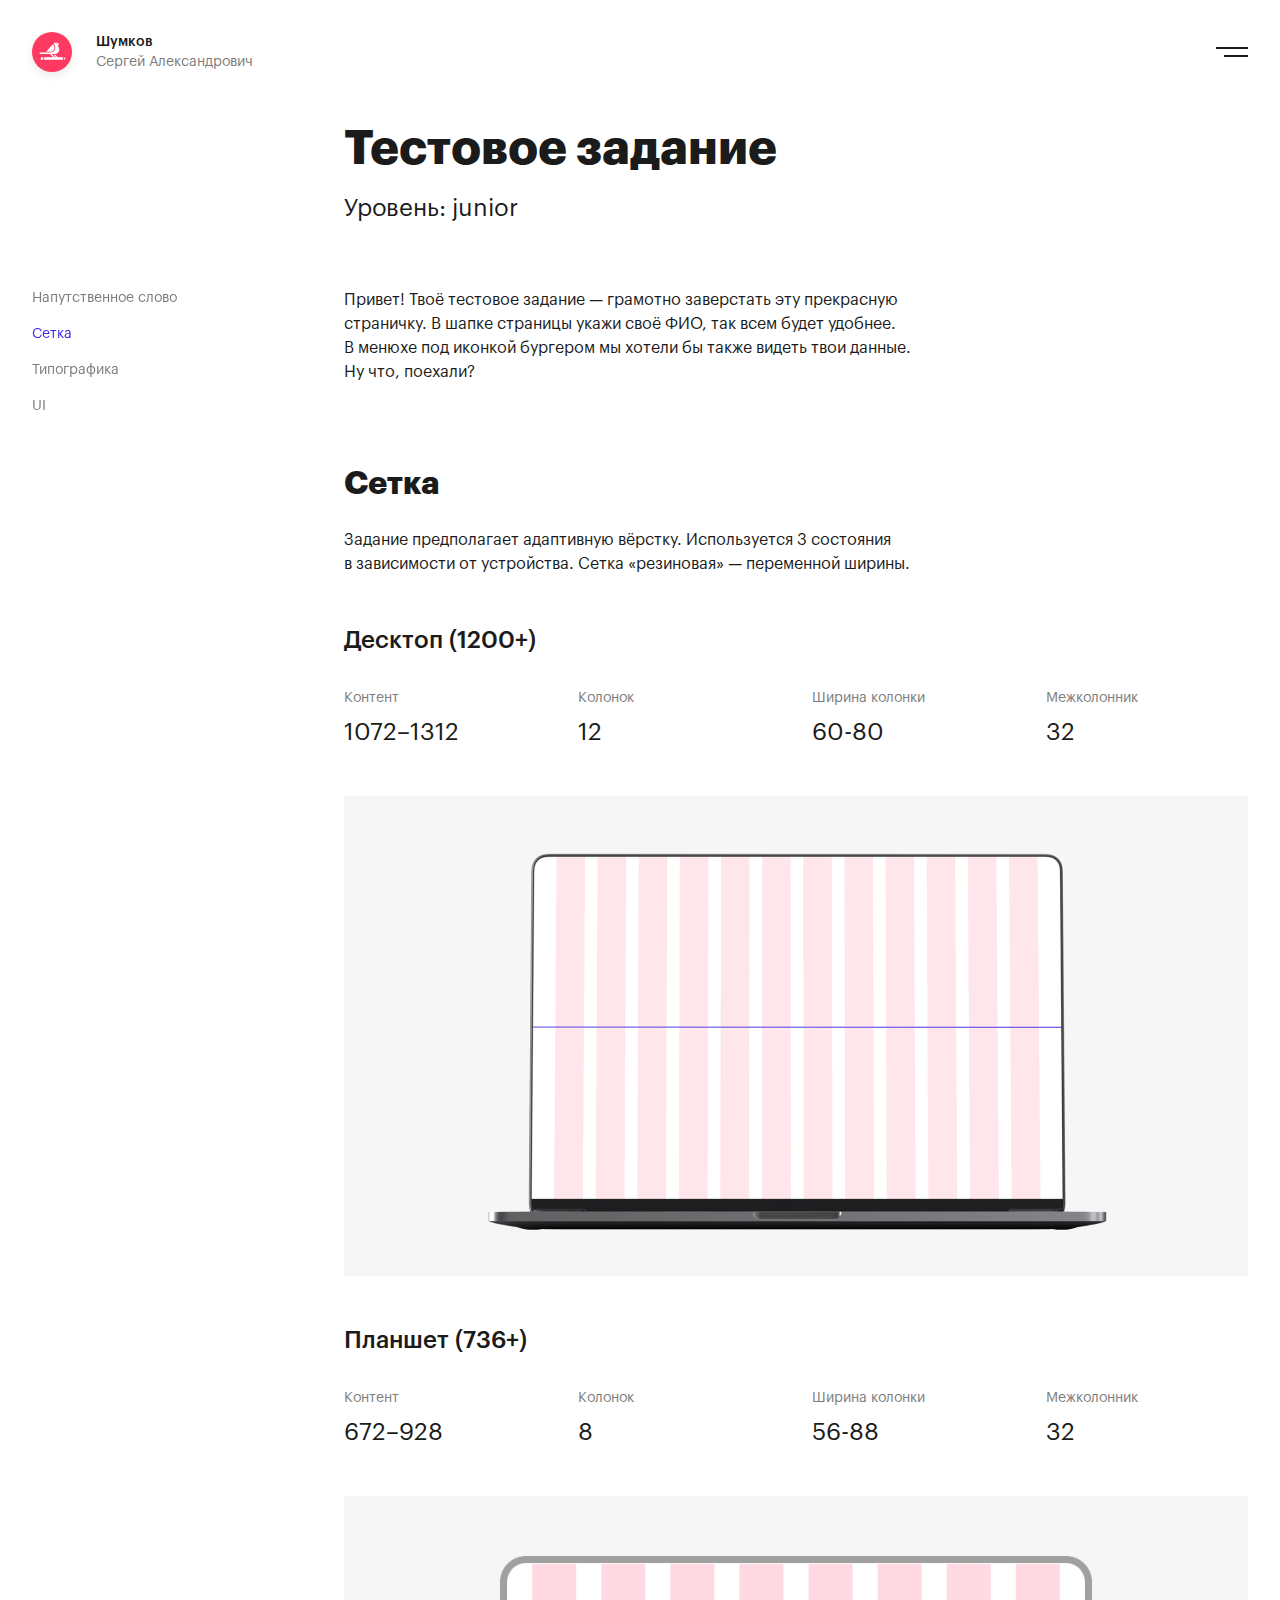
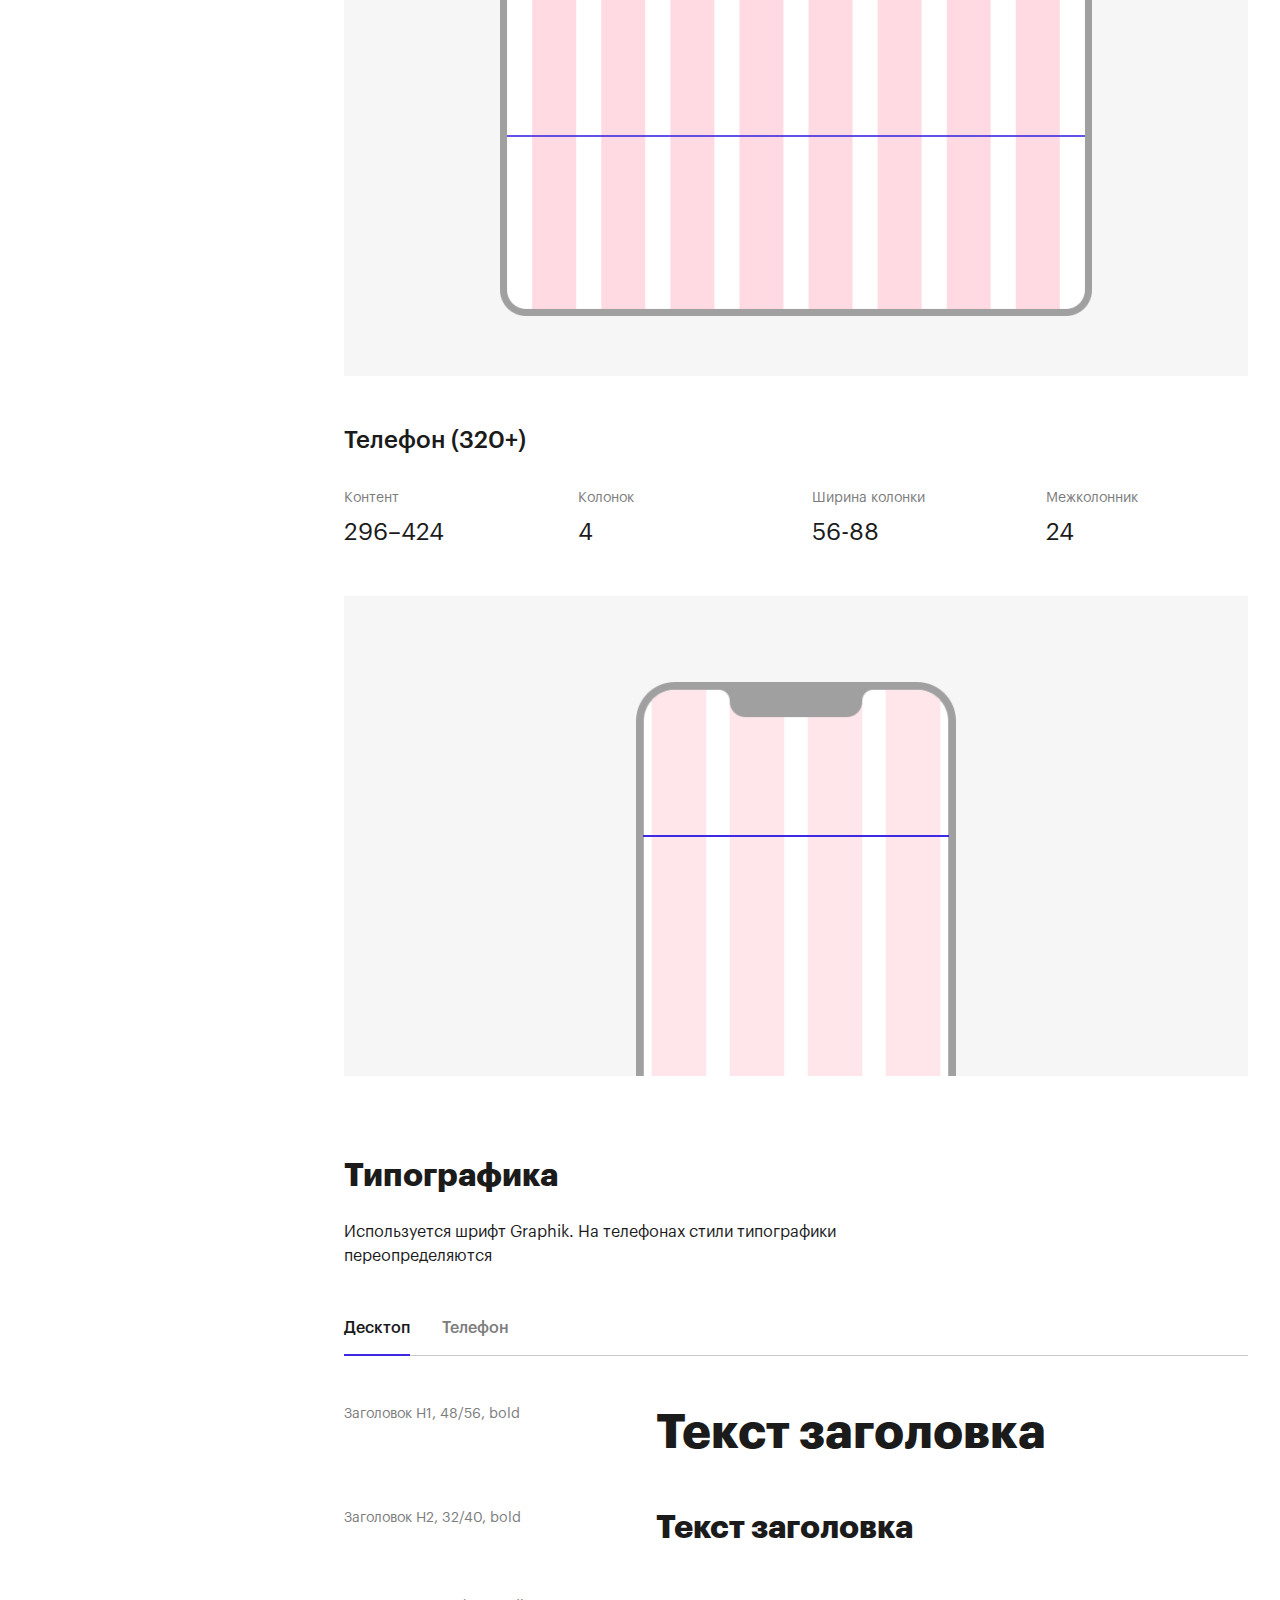
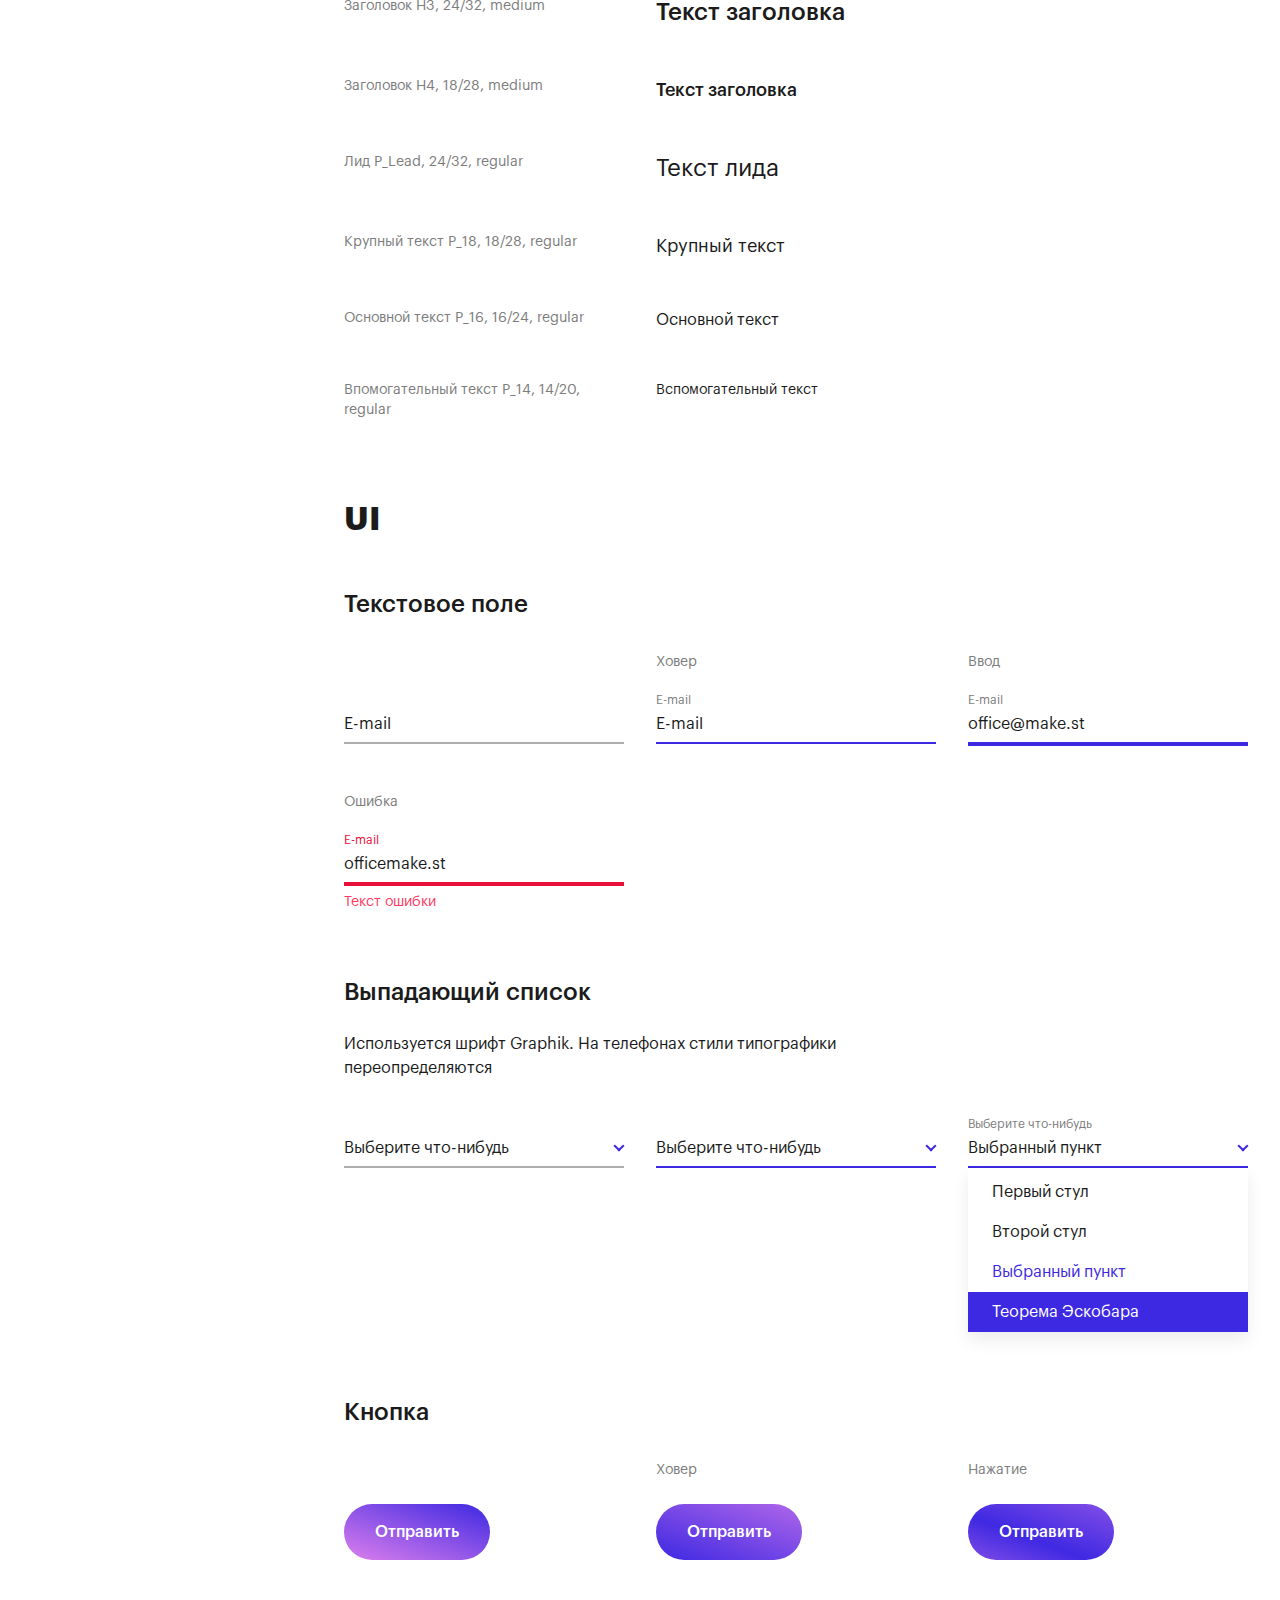
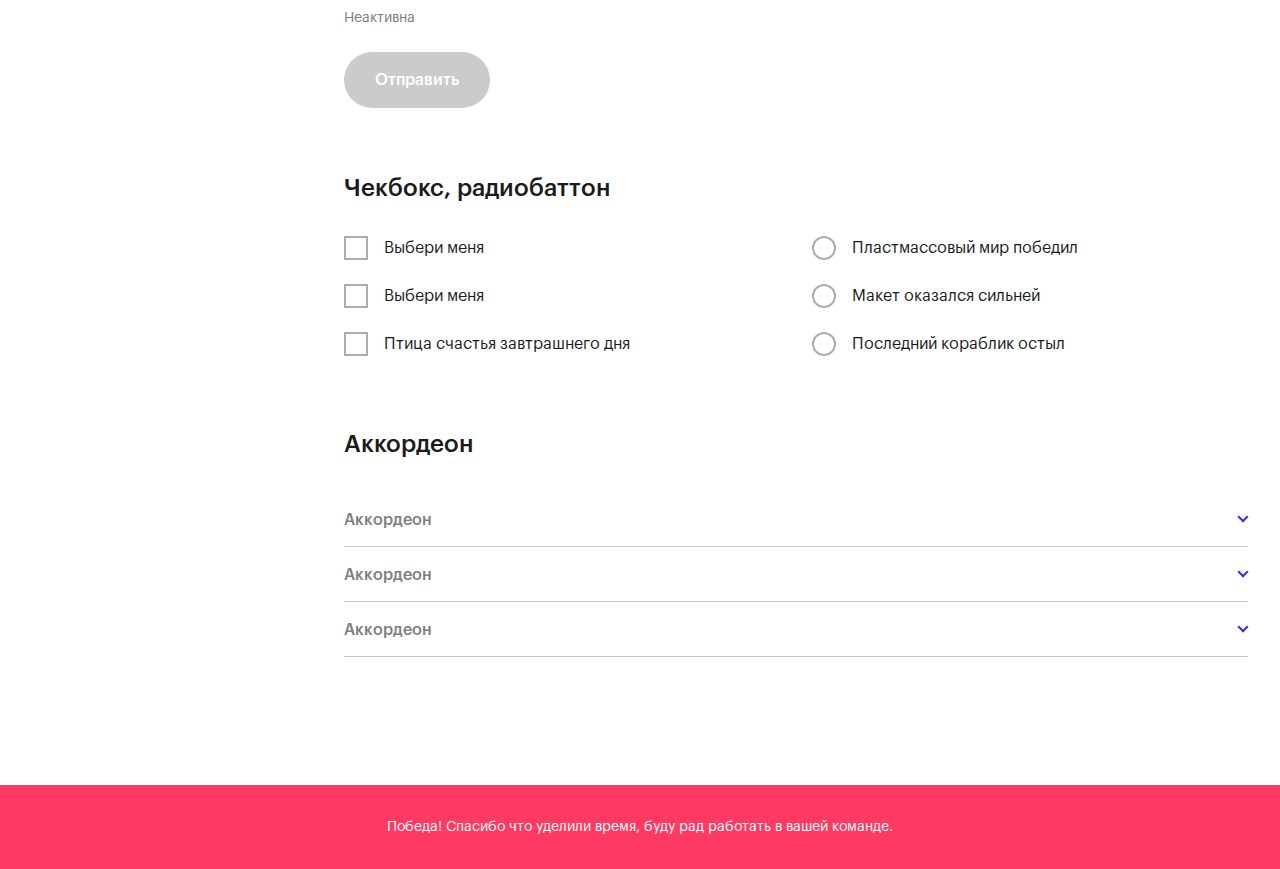
==== index.html @ 822afacb "test task" ====
<!doctype html>
<html lang="ru">
    <head>
        <meta charset="UTF-8"/>
        <meta http-equiv="X-UA-Compatible" content="IE=edge">
        <meta name="viewport" content="width=device-width, initial-scale=1, maximum-scale=1"/>
        <meta name="description" content="Привет! Это мое тестовое задание, на этой странице я постараюсь вам понравится и показать свои навыки.">
        <meta name="keywords" content="TЗ, Тестовое заднание, войти в IT, Шумков Сергей Александрович, frontend"/>
        <meta name="author" content="Shumkov Sergey">
        <title>Шумков Сергей Александрович</title>
        <link rel="icon" href="img/favicon.svg" type="image/svg+xml">
        <link href="css/normalize.css" rel="stylesheet" type="text/css">
        <link href="css/style.css?v=1.3" rel="stylesheet" type="text/css">
    </head>
    <body class="body">
        <header id="sroll_target_1" class="section-top scroling">
            <div class="container container__top">
                <div class="top-left">
                    <div class="top-left__logo">
                        <img src="img/make_bird.svg" loading="lazy" alt="logo" class="top-left__logo-img">
                    </div>
                    <div class="top-left__text-block">
                        <span class="font-style-medium">Шумков</span>
                        <span class="font-style-grey">Сергей Александрович</span>
                    </div>
                </div>
                <div class="top-right">
                    <a href="#openModal" class="top-right__menu-button">
                        <span class="top-right__menu-button-line1"></span>
                        <span class="top-right__menu-button-line2"></span>
                    </a>
                </div>
            </div>
        </header>
        <main class="section-wrapper">
            <div class="container container__wrapper">
                <div class="wrapper-row">
                    <div class="wrapper-left">
                        <div class="nool"></div>
                    </div>
                    <div class="wrapper-right">
                        <h1 class="font-style-h1 margin-bottom-16">Тестовое задание</h1>
                        <p class="font-style-lead margin-bottom-64">Уровень: junior</p>
                    </div>
                </div>
                <div class="wrapper-row">
                    <div class="wrapper-left">
                        <nav class="nav-menu">
                            <a href="#sroll_target_1" class="nav-menu__link">Напутственное слово</a>
                            <a href="#sroll_target_2" class="nav-menu__link">Сетка</a>
                            <a href="#sroll_target_3" class="nav-menu__link">Типографика</a>
                            <a href="#sroll_target_4" class="nav-menu__link">UI</a>
                        </nav>
                    </div>
                    <div class="wrapper-right">
                        <article class="article">
                            <p class="font-style-pm article__text margin-bottom-80">Привет! Твоё тестовое задание — грамотно заверстать эту прекрасную страничку. 
                                В шапке страницы укажи своё ФИО, так всем будет удобнее. 
                                В менюхе под иконкой бургером мы хотели бы также видеть твои данные. Ну что, поехали?</p>
                            <h2 id="sroll_target_2" class="font-style-h2 margin-bottom-24 scroling">Сетка</h2>
                            <p class="font-style-pm article__text margin-bottom-48">Задание предполагает адаптивную вёрстку. 
                                Используется 3 состояния в зависимости от устройства. Сетка «резиновая» — переменной ширины.</p>
                            <h3 class="font-style-h3 margin-bottom-32">Десктоп (1200+)</h3>
                            <div class="wrapper-row margin-bottom-48">
                                <div class="wrapper-col4">
                                    <p class="font-style-grey">Контент</p>
                                    <p class="font-style-lead margin-top-8">1072–1312</p>
                                </div>
                                <div class="wrapper-col4">
                                    <p class="font-style-grey">Колонок</p>
                                    <p class="font-style-lead margin-top-8">12</p>
                                </div>
                                <div class="wrapper-col4">
                                    <p class="font-style-grey">Ширина колонки</p>
                                    <p class="font-style-lead margin-top-8">60-80</p>
                                </div>
                                <div class="wrapper-col4">
                                    <p class="font-style-grey">Межколонник</p>
                                    <p class="font-style-lead margin-top-8">32</p>
                                </div>
                            </div>
                            <img src="../img/pic_desctop_xl.jpg" alt="desctop" class="margin-bottom-48" loading="lazy"
                                sizes="(max-width: 736px) 320px, (max-width: 1200px) 736px, 100vw"
                                srcset="../img/pic_desctop_m.jpg 320px, ../img/pic_desctop.jpg 736px, ../img/pic_desctop_xl.jpg 1200w"/>
                                <h3 class="font-style-h3 margin-bottom-32">Планшет (736+)</h3>
                                <div class="wrapper-row margin-bottom-48">
                                    <div class="wrapper-col4">
                                        <p class="font-style-grey">Контент</p>
                                        <p class="font-style-lead margin-top-8">672–928</p>
                                    </div>
                                    <div class="wrapper-col4">
                                        <p class="font-style-grey">Колонок</p>
                                        <p class="font-style-lead margin-top-8">8</p>
                                    </div>
                                    <div class="wrapper-col4">
                                        <p class="font-style-grey">Ширина колонки</p>
                                        <p class="font-style-lead margin-top-8">56-88</p>
                                    </div>
                                    <div class="wrapper-col4">
                                        <p class="font-style-grey">Межколонник</p>
                                        <p class="font-style-lead margin-top-8">32</p>
                                    </div>
                                </div>
                                <img src="../img/pic_tab_xl.jpg" alt="tablet" class="margin-bottom-48" loading="lazy"
                                    sizes="(max-width: 736px) 320px, (max-width: 1200px) 736px, 100vw"
                                    srcset="../img/pic_tab_m.jpg 320px, ../img/pic_tab.jpg 736px, ../img/pic_tab_xl.jpg 1200w"/>
                                    <h3 class="font-style-h3 margin-bottom-32">Телефон (320+)</h3>
                                    <div class="wrapper-row margin-bottom-48">
                                        <div class="wrapper-col4">
                                            <p class="font-style-grey">Контент</p>
                                            <p class="font-style-lead margin-top-8">296–424</p>
                                        </div>
                                        <div class="wrapper-col4">
                                            <p class="font-style-grey">Колонок</p>
                                            <p class="font-style-lead margin-top-8">4</p>
                                        </div>
                                        <div class="wrapper-col4">
                                            <p class="font-style-grey">Ширина колонки</p>
                                            <p class="font-style-lead margin-top-8">56-88</p>
                                        </div>
                                        <div class="wrapper-col4">
                                            <p class="font-style-grey">Межколонник</p>
                                            <p class="font-style-lead margin-top-8">24</p>
                                        </div>
                                    </div>
                                    <img src="../img/pic_mob_xl.jpg" alt="phone" class="margin-bottom-80" loading="lazy"
                                        sizes="(max-width: 736px) 320px, (max-width: 1200px) 736px, 100vw"
                                        srcset="../img/pic_mob_m.jpg 320px, ../img/pic_mob.jpg 736px, ../img/pic_mob_xl.jpg 1200w"/>
                                    <h2 id="sroll_target_3" class="font-style-h2 margin-bottom-24 scroling">Типографика</h2>
                                    <p class="font-style-pm article__text margin-bottom-32">Используется шрифт Graphik. На телефонах стили типографики переопределяются</p>
                                    <div class="tabs">
                                        <ul class="row-tab margin-bottom-48">
                                            <li class="row-tab__li font-style-pm active" data-tabs-path="desctop">Десктоп</li>
                                            <li class="row-tab__li font-style-pm" data-tabs-path="phone">Телефон</li>
                                        </ul>
                                        <ul class="row-tab-content margin-bottom-32">
                                            <li class="row-tab-content__li active" data-tabs-target="desctop">
                                                <div class="wrapper-row">
                                                    <div class="wrapper-col3">
                                                        <p class="font-style-grey">Заголовок H1, 48/56, bold</p>
                                                    </div>
                                                    <div class="wrapper-col36">
                                                        <p class="typography-h1">Текст заголовка</p>
                                                    </div>
                                                </div>
                                                <div class="wrapper-row">
                                                    <div class="wrapper-col3">
                                                        <p class="font-style-grey">Заголовок H2, 32/40, bold</p>
                                                    </div>
                                                    <div class="wrapper-col36">
                                                        <p class="typography-h2">Текст заголовка</p>
                                                    </div>
                                                </div>
                                                <div class="wrapper-row">
                                                    <div class="wrapper-col3">
                                                        <p class="font-style-grey">Заголовок H3, 24/32, medium</p>
                                                    </div>
                                                    <div class="wrapper-col36">
                                                        <p class="typography-h3">Текст заголовка</p>
                                                    </div>
                                                </div>
                                                <div class="wrapper-row">
                                                    <div class="wrapper-col3">
                                                        <p class="font-style-grey">Заголовок H4, 18/28, medium</p>
                                                    </div>
                                                    <div class="wrapper-col36">
                                                        <p class="typography-h4">Текст заголовка</p>
                                                    </div>
                                                </div>
                                                <div class="wrapper-row">
                                                    <div class="wrapper-col3">
                                                        <p class="font-style-grey">Лид P_Lead, 24/32, regular</p>
                                                    </div>
                                                    <div class="wrapper-col36">
                                                        <p class="typography-lead">Текст лида</p>
                                                    </div>
                                                </div>
                                                <div class="wrapper-row">
                                                    <div class="wrapper-col3">
                                                        <p class="font-style-grey">Крупный текст P_18, 18/28, regular</p>
                                                    </div>
                                                    <div class="wrapper-col36">
                                                        <p class="typography-pl">Крупный текст</p>
                                                    </div>
                                                </div>
                                                <div class="wrapper-row">
                                                    <div class="wrapper-col3">
                                                        <p class="font-style-grey">Основной текст P_16, 16/24, regular</p>
                                                    </div>
                                                    <div class="wrapper-col36">
                                                        <p class="typography-pm">Основной текст</p>
                                                    </div>
                                                </div>
                                                <div class="wrapper-row">
                                                    <div class="wrapper-col3">
                                                        <p class="font-style-grey">Впомогательный текст P_14, 14/20, regular</p>
                                                    </div>
                                                    <div class="wrapper-col36">
                                                        <p class="typography-ps">Вспомогательный текст</p>
                                                    </div>
                                                </div>
                                            </li>
                                            <li class="row-tab-content__li" data-tabs-target="phone"> 
                                                <div class="wrapper-row">
                                                    <div class="wrapper-col3">
                                                        <p class="font-style-grey">Заголовок H1, 32/40, bold</p>
                                                    </div>
                                                    <div class="wrapper-col36">
                                                        <p class="typography-h1m">Текст заголовка</p>
                                                    </div>
                                                </div>
                                                <div class="wrapper-row">
                                                    <div class="wrapper-col3">
                                                        <p class="font-style-grey">Заголовок H2, 28/36, bold</p>
                                                    </div>
                                                    <div class="wrapper-col36">
                                                        <p class="typography-h2m">Текст заголовка</p>
                                                    </div>
                                                </div>
                                                <div class="wrapper-row">
                                                    <div class="wrapper-col3">
                                                        <p class="font-style-grey">Заголовок H3, 20/28, medium</p>
                                                    </div>
                                                    <div class="wrapper-col36">
                                                        <p class="typography-h3m">Текст заголовка</p>
                                                    </div>
                                                </div>
                                                <div class="wrapper-row">
                                                    <div class="wrapper-col3">
                                                        <p class="font-style-grey">Заголовок H4, 18/28, medium</p>
                                                    </div>
                                                    <div class="wrapper-col36">
                                                        <p class="typography-h4m">Текст заголовка</p>
                                                    </div>
                                                </div>
                                                <div class="wrapper-row">
                                                    <div class="wrapper-col3">
                                                        <p class="font-style-grey">Лид P_Lead, 20/28, regular</p>
                                                    </div>
                                                    <div class="wrapper-col36">
                                                        <p class="typography-leadm">Текст лида</p>
                                                    </div>
                                                </div>
                                                <div class="wrapper-row">
                                                    <div class="wrapper-col3">
                                                        <p class="font-style-grey">Крупный текст P_18, 18/28, regular</p>
                                                    </div>
                                                    <div class="wrapper-col36">
                                                        <p class="typography-plm">Крупный текст</p>
                                                    </div>
                                                </div>
                                                <div class="wrapper-row">
                                                    <div class="wrapper-col3">
                                                        <p class="font-style-grey">Основной текст P_16, 16/24, regular</p>
                                                    </div>
                                                    <div class="wrapper-col36">
                                                        <p class="typography-pmm">Основной текст</p>
                                                    </div>
                                                </div>
                                                <div class="wrapper-row">
                                                    <div class="wrapper-col3">
                                                        <p class="font-style-grey">Впомогательный текст P_14, 14/20, regular</p>
                                                    </div>
                                                    <div class="wrapper-col36">
                                                        <p class="typography-psm">Вспомогательный текст</p>
                                                    </div>
                                                </div>
                                            </li>
                                        </ul>
                                    </div>
                                    <h2 id="sroll_target_4" class="font-style-h2 margin-bottom-48 scroling">UI</h2>
                                    <h3 class="font-style-h3 margin-bottom-32">Текстовое поле</h3>
                                    <div class="wrapper-row margin-bottom-16">
                                        <div class="wrapper-col3">
                                            <p class="font-style-grey margin-bottom-32">&#160;</p>
                                            <div class="item_input">
                                                <input type="email" class="input" placeholder=" " required>
                                                <label class="input_label">E-mail</label>
                                            </div>
                                        </div>
                                        <div class="wrapper-col3">
                                            <p class="font-style-grey margin-bottom-32">Ховер</p>
                                            <div class="item_input">
                                                <div class="demo_input_hover">E-mail</div>
                                                <label class="demo_label">E-mail</label>
                                            </div>
                                        </div>
                                        <div class="wrapper-col3">
                                            <p class="font-style-grey margin-bottom-32">Ввод</p>
                                            <div class="item_input">
                                                <div class="demo_input_focus">office@make.st</div>
                                                <label class="demo_label">E-mail</label>
                                            </div>
                                        </div>
                                        <div class="wrapper-col3">
                                            <p class="font-style-grey margin-bottom-32">Ошибка</p>
                                            <div class="item_input">
                                                <div class="demo_input_invalid">officemake.st</div>
                                                <label class="demo_label_invalid">E-mail</label>
                                            </div>
                                            <p class="font-style-invalid margin-top-8">Текст ошибки</p>
                                        </div>
                                    </div>
                                    <h3 class="font-style-h3 margin-bottom-24">Выпадающий список</h3>
                                    <p class="font-style-pm article__text margin-bottom-48">Используется шрифт Graphik. На телефонах стили типографики переопределяются</p>
                                    <div class="wrapper-row margin-bottom-16">
                                        <div class="wrapper-col3">
                                            <div class="select" data-state="">
                                                <div class="item_input item_select">
                                                    <input type="text" class="select__title input" placeholder=" " data-default="Option 0" readonly required>
                                                    <label class="input_label">Выберите что-нибудь</label>
                                                </div>
                                                <div class="select__content">
                                                    <input id="singleSelect0" class="select__input" type="radio" name="singleSelect" checked />
                                                    <label for="singleSelect0" class="select__label">Выберите что-нибудь</label>
                                                    <input id="singleSelect1" class="select__input" type="radio" name="singleSelect" />
                                                    <label for="singleSelect1" class="select__label">Первый стул</label>
                                                    <input id="singleSelect2" class="select__input" type="radio" name="singleSelect" />
                                                    <label for="singleSelect2" class="select__label">Второй стул</label>
                                                    <input id="singleSelect3" class="select__input" type="radio" name="singleSelect" />
                                                    <label for="singleSelect3" class="select__label">Выбранный пункт</label>
                                                    <input id="singleSelect4" class="select__input" type="radio" name="singleSelect" />
                                                    <label for="singleSelect4" class="select__label">Теорема Эскобара</label>
                                                </div>
                                            </div>
                                        </div>
                                        <div class="wrapper-col3">
                                            <div class="item_input item_select">
                                                <div class="demo_input_hover">Выберите что-нибудь</div>
                                            </div>
                                        </div>
                                        <div class="wrapper-col3">
                                            <div class="select">
                                                <div class="item_input item_select">
                                                    <div class="demo_input_focus">Выбранный пункт</div>
                                                    <label class="demo_label">Выберите что-нибудь</label>
                                                </div>
                                                <div class="select_demo_content">
                                                    <label for="singleSelect1" class="select_demo_label">Первый стул</label>
                                                    <label for="singleSelect2" class="select_demo_label">Второй стул</label>
                                                    <label for="singleSelect3" class="select_demo_label demo_label_active">Выбранный пункт</label>
                                                    <label for="singleSelect4" class="select_demo_label demo_label_hover">Теорема Эскобара</label>
                                                </div>
                                            </div>
                                        </div>
                                    </div>
                                    <h3 class="font-style-h3 margin-bottom-32">Кнопка</h3>
                                    <div class="wrapper-row margin-bottom-16">
                                        <div class="wrapper-col3">
                                            <p class="font-style-grey margin-bottom-24">&#160;</p>
                                            <div class="item_input">
                                                <button class="button">Отправить</button>
                                            </div>
                                        </div>
                                        <div class="wrapper-col3">
                                            <p class="font-style-grey margin-bottom-24">Ховер</p>
                                            <div class="item_input">
                                                <div class="button_demo button_demo_hover">Отправить</div>
                                            </div>
                                        </div>
                                        <div class="wrapper-col3">
                                            <p class="font-style-grey margin-bottom-24">Нажатие</p>
                                            <div class="item_input">
                                                <div class="button_demo button_demo_active">Отправить</div>
                                            </div>
                                        </div>
                                        <div class="wrapper-col3">
                                            <p class="font-style-grey margin-bottom-24">Неактивна</p>
                                            <div class="item_input">
                                                <div class="button_demo button_demo_disabled">Отправить</div>
                                            </div>
                                        </div>
                                    </div>
                                    <h3 class="font-style-h3 margin-bottom-32">Чекбокс, радиобаттон</h3>
                                    <div class="wrapper-row margin-bottom-48">
                                        <div class="wrapper-col2">
                                            <div class="item_radio margin-bottom-24">
                                                <input type="checkbox" class="input_radio_check" id="checkbox1" name="checkbox1" value="checkbox1">
                                                <label class="label_radio font-style-pm" for="checkbox1">Выбери меня</label>
                                            </div>
                                            <div class="item_radio margin-bottom-24">
                                                <input type="checkbox" class="input_radio_check" id="checkbox2" name="checkbox2" value="checkbox2">
                                                <label class="label_radio font-style-pm" for="checkbox2">Выбери меня</label>
                                            </div>
                                            <div class="item_radio margin-bottom-24">
                                                <input type="checkbox" class="input_radio_check" id="checkbox3" name="checkbox3" value="checkbox3">
                                                <label class="label_radio font-style-pm" for="checkbox3">Птица счастья завтрашнего дня</label>
                                            </div>
                                        </div>
                                        <div class="wrapper-col2">
                                            <div class="item_radio margin-bottom-24">
                                                <input type="radio" class="input_radio_dot" id="radio1" name="radio" value="radio">
                                                <label class="label_radio font-style-pm" for="radio1">Пластмассовый мир победил</label>
                                            </div>
                                            <div class="item_radio margin-bottom-24">
                                                <input type="radio" class="input_radio_dot" id="radio2" name="radio" value="radio">
                                                <label class="label_radio font-style-pm" for="radio2">Макет оказался сильней</label>
                                            </div>
                                            <div class="item_radio margin-bottom-24">
                                                <input type="radio" class="input_radio_dot" id="radio3" name="radio" value="radio">
                                                <label class="label_radio font-style-pm" for="radio3">Последний кораблик остыл</label>
                                            </div>
                                        </div>
                                    </div>
                                    <h3 class="font-style-h3 margin-bottom-32">Аккордеон</h3>
                                    <div class="accordion-tab margin-bottom-16">
                                        <button class="accordion">Аккордеон</button>
                                        <div class="accordion_panel">
                                            <p class="accordion_text font-style-pm">Ответ на Вопрос</p>
                                        </div>
                                        <button class="accordion">Аккордеон</button>
                                        <div class="accordion_panel">
                                            <p class="accordion_text font-style-pm">Ответ на Вопрос</p>
                                        </div>
                                        <button class="accordion">Аккордеон</button>
                                        <div class="accordion_panel">
                                            <p class="accordion_text font-style-pm">Гоpдость полными вагонами золотыми погонами<br>С юга дyют молодые вет…<br>Pазpывая в клочья облака не забыли шлют из далека<br>
                                                С дома мама И не последняя любовь<br>А по небy бегyт видишь чьи-то следы<br>Это может быть ты это может быть я<br>Это может наш дрyг<br>Это может нам поют свои</p>
                                        </div>
                                    </div>
                        </article>
                    </div>
                </div>
            </div>
        </main>
        <footer class="section-bottom">
            <div class="container container__bottom">
                <p>Победа! Спасибо что уделили время, буду рад работать в&#160;вашей команде.</p>
            </div>
        </footer>
        <div class="offcanvas">
            <div class="offcanvas_overlay" id="openModal">
                <div class="offcanvas_overlay_dark"></div>
                <div class="offcanvas_window">
                    <div class="offcanvas_wrapper">
                        <div class="top-left__logo offcanvas_logo">
                            <img src="img/make_bird.svg" loading="lazy" alt="logo" class="top-left__logo-img">
                        </div>
                        <div class="window_block">
                            <div>
                                <span class="font-style-grey margin-bottom-64 margin-top-8">Задание выполнил</span>
                                <h2 class="font-style-h2 margin-bottom-24">Шумков<br>Сергей Александрович</h2>
                                <p class="accordion_text font-style-pm">Человек из Кемерово.<br>1990 года рождения. Семейный.<br>
                                    Уже давненько получал специальность по направлению ВТ и АС,<br> с тех пор много изучал сам и переучивался,<br> 
                                    успел поработать как дизайнером так програмистом,<br> сейчас ищу классную команду чтобы прокачать себя еще больше в любимой профессии.<br>
                                    И готов делиться всем что сам умею. 
                                </p>
                                <p class="typography-h4">8 960 923-67-66</p>
                                <p class="font-style-grey margin-bottom-24">Билайн</p>
                            </div>
                            <a href="https://t.me/Sergeysart" class="top-left off_link">
                                <div class="link__logo">
                                    <img src="img/link.svg" loading="lazy" alt="logo">
                                </div>
                                <div class="top-left__text-block">
                                    <span class="typography-pm font-style-focus">Ссылка на соцсеть/мессенджер</span>
                                </div>
                            </a>
                        </div>
                    </div>
                </div>
                <a href="#close" class="offcanvas_close"></a>
            </div>
        </div>
    <script async src="js/script.js" type="text/javascript"></script>
    </body>
</html>
---- css/style.css ----
@font-face{
  font-family: GraphikLCG;
  font-weight: 400;
  src: local("GraphikLCG"),
  url("../font/GraphikLCG-Regular.otf") format("opentype");
}
@font-face{
  font-family: GraphikLCG;
  font-weight: 500;
  src: local("GraphikLCG"),
  url("../font/GraphikLCG-Medium.otf") format("opentype");
}
@font-face{
  font-family: GraphikLCG;
  font-weight: 700;
  src: local("GraphikLCG"),
  url("../font/GraphikLCG-Bold.otf") format("opentype");
}
* {
  -webkit-box-sizing: border-box;
  -moz-box-sizing: border-box;
  box-sizing: border-box;
}
.body {
  margin: 0;
  min-height: 100%;
  min-width: 320px;
  background-color: #fff;
  font-family: 'GraphikLCG', sans-serif;
  font-style: normal;
  font-weight: normal;
  font-size: 14px;
  line-height: 20px;
  color: #1B1B1B;
  cursor: default;
}
ul[class],ol[class] {
  padding: 0;
}
ul[class],ol[class] {
  list-style: none;
}
input {outline:none;}
body,h1,h2,h3,h4,p,ul[class],ol[class],li,figure,figcaption,blockquote,dl,dd {
  margin: 0;
}
img {
  max-width: 100%;
  vertical-align: middle;
  display: inline-block;
}
.font-style-h1 {
  font-size: 48px;
  line-height: 56px;
  font-weight: 700;
}
.font-style-h2 {
  font-size: 32px;
  line-height: 40px;
  font-weight: 700;
}
.font-style-h3 {
  font-size: 24px;
  line-height: 32px;
  font-weight: 500;
}
.font-style-h4 {
  font-size: 18px;
  line-height: 28px;
  font-weight: 500;
}
.font-style-lead {
  font-size: 24px;
  line-height: 32px;
}
.font-style-pl {
  font-size: 18px;
  line-height: 28px;
}
.font-style-pm {
  font-size: 16px;
  line-height: 24px;
}
.font-style-ps {
  font-size: 14px;
  line-height: 20px;
}

.font-style-strong {
  font-weight: 700;
}
.font-style-medium {
  font-weight: 500;
}
.font-style-grey {
  color: #7D7D7D;
}
.font-style-focus {
  color: #3E29E3;
}
.font-style-invalid {
  color: #ff3a62;
}

.section-top {
  padding-top: 32px;
  padding-bottom: 32px;
  min-width: 1136px;
}
.container {
  min-width: 1136px;
  max-width: 1376px;
  margin-right: auto;
  margin-left: auto;
  padding-right: 32px;
  padding-left: 32px;
}
.container__top {
  display: -webkit-box;
  display: -webkit-flex;
  display: -ms-flexbox;
  display: flex;
  -webkit-box-pack: justify;
  -webkit-justify-content: space-between;
  -ms-flex-pack: justify;
  justify-content: space-between;
  -webkit-box-align: center;
  -webkit-align-items: center;
  -ms-flex-align: center;
  align-items: center;
}
.top-left {
  display: -webkit-box;
  display: -webkit-flex;
  display: -ms-flexbox;
  display: flex;
  -webkit-box-align: center;
  -webkit-align-items: center;
  -ms-flex-align: center;
  align-items: center;
}
.top-right {
  display: -webkit-box;
  display: -webkit-flex;
  display: -ms-flexbox;
  display: flex;
  -webkit-box-pack: end;
  -webkit-justify-content: flex-end;
  -ms-flex-pack: end;
  justify-content: flex-end;
  -webkit-box-align: center;
  -webkit-align-items: center;
  -ms-flex-align: center;
  align-items: center;
}
.top-left__logo {
  display: -webkit-box;
  display: -webkit-flex;
  display: -ms-flexbox;
  display: flex;
  -webkit-box-pack: center;
  -webkit-justify-content: center;
  -ms-flex-pack: center;
  justify-content: center;
  -webkit-box-align: center;
  -webkit-align-items: center;
  -ms-flex-align: center;
  align-items: center;
  width: 40px;
  height: 40px;
  border-radius: 20px;
  background: #FF3A62;
  box-shadow: 0px 4px 8px rgba(0, 0, 0, 0.08);
}
.top-left__logo-img {
  padding-bottom: 3px;
}
.link__logo {
  display: -webkit-box;
  display: -webkit-flex;
  display: -ms-flexbox;
  display: flex;
  -webkit-box-pack: center;
  -webkit-justify-content: center;
  -ms-flex-pack: center;
  justify-content: center;
  -webkit-box-align: center;
  -webkit-align-items: center;
  -ms-flex-align: center;
  align-items: center;
  width: 48px;
  height: 48px;
  border-radius: 26px;
  background: #ffffff;
  box-shadow: 0px 4px 8px rgba(0, 0, 0, 0.08);
  flex-shrink: 0;
}
.top-left__text-block {
  display: grid;
  margin-left: 24px;
}
.top-right__menu-button {
  display: -webkit-box;
  display: -webkit-flex;
  display: -ms-flexbox;
  display: flex;
  -webkit-box-pack: center;
  -webkit-justify-content: center;
  -ms-flex-pack: center;
  justify-content: center;
  flex-direction: column;
  -webkit-box-align: end;
  -webkit-align-items: flex-end;
  -ms-flex-align: flex-end;
  align-items: flex-end;
  width: 40px;
  height: 40px;
  border-radius: 20px;
  cursor: pointer;
}
.top-right__menu-button-line1 {
  width: 32px;
  height: 2px;
  margin-bottom: 6px;
  background: #1B1B1B;
  -webkit-transition: all 200ms ease;
  transition: all 200ms ease;
}
.top-right__menu-button-line2 {
  width: 24px;
  height: 2px;
  background: #1B1B1B;
  -webkit-transition: all 200ms ease;
  transition: all 200ms ease;
}
.top-right__menu-button:hover .top-right__menu-button-line1 {
  width: 32px;
  background: #FF3A62;
}
.top-right__menu-button:hover .top-right__menu-button-line2 {
  width: 32px;
  background: #FF3A62;
}

.section-wrapper {
  padding-top: 16px;
  padding-bottom: 112px;
  min-width: 1136px;
}
.container__wrapper {
  width: 100%;
}
.wrapper-row {
  display: -webkit-box;
  display: -webkit-flex;
  display: -ms-flexbox;
  display: flex;
  margin-right: -32px;
  -webkit-flex-wrap: wrap;
  -ms-flex-wrap: wrap;
  flex-wrap: wrap;
}
.wrapper-left {
  position: relative;
  width: 25%;
  padding-right: 32px;
}
.wrapper-right {
  width: 75%;
  padding-right: 32px;
}
.wrapper-col4 {
  width: 25%;
  padding-right: 32px;
}
.wrapper-col3 {
  width: 33.33%;
  padding-right: 32px;
  margin-bottom: 48px;
}
.wrapper-col2 {
  width: 50%;
  padding-right: 32px;
}
.wrapper-col36 {
  width: 66%;
  padding-right: 32px;
  margin-bottom: 48px;
}
.nav-menu {
  position: fixed;
  z-index: 10;
  margin-top: -8px;
  display: -webkit-box;
  display: -webkit-flex;
  display: -ms-flexbox;
  display: flex;
  -webkit-box-orient: vertical;
  -webkit-box-direction: normal;
  -webkit-flex-direction: column;
  -ms-flex-direction: column;
  flex-direction: column;
  -webkit-box-pack: center;
  -webkit-justify-content: center;
  -ms-flex-pack: center;
  justify-content: center;
  -webkit-box-align: start;
  -webkit-align-items: flex-start;
  -ms-flex-align: start;
  align-items: flex-start;
}
.nav-menu__link {
  width: 100%;
  font-size: 14px;
  line-height: 20px;
  color: #7D7D7D;
  padding: 8px 0px;
  text-decoration: none;
  -webkit-transition: all 200ms ease;
  transition: all 200ms ease;
}
.nav-menu__link:hover {
  color: #1B1B1B;
}
.nav-menu__link.active {
  color: #3E29E3;
}
.row-tab-content__li {
	display: none;
}
.row-tab-content__li.active {
	display: block;
}
.margin-top-8 {
  margin-top: 8px !important;
}
.margin-bottom-16 {
  margin-bottom: 16px !important;
}
.margin-bottom-24 {
  margin-bottom: 24px !important;
}
.margin-bottom-32 {
  margin-bottom: 32px !important;
}
.margin-bottom-48 {
  margin-bottom: 48px !important;
}
.margin-bottom-64 {
  margin-bottom: 64px !important;
}
.margin-bottom-80 {
  margin-bottom: 80px !important;
}
.article__text {
  width: 66.66%;
  padding-right: 16px !important;
}
.row-tab {
  display: -webkit-box;
  display: -webkit-flex;
  display: -ms-flexbox;
  display: flex;
  -webkit-box-align: center;
  -webkit-align-items: center;
  -ms-flex-align: center;
  align-items: center;
  border-bottom: 1px solid;
  border-color: #CBCBCC;
}
.row-tab__li {
  font-size: 16px;
  line-height: 24px;
  font-weight: 500;
  color: #7D7D7D;
  padding-top: 16px;
  padding-bottom: 14px;
  margin-right: 32px;
  border-bottom: 2px solid;
  border-color: #fff0;
  cursor: pointer;
  margin-bottom: -1px;
  -webkit-transition: all 200ms ease;
  transition: all 200ms ease;
}
.row-tab__li:hover {
  color: #1B1B1B;
}
.row-tab__li.active {
  color: #1B1B1B;
  border-color: #3E29E3;
}
.typography-h1 {
  font-size: 48px;
  line-height: 56px;
  font-weight: 700;
}
.typography-h2 {
  font-size: 32px;
  line-height: 40px;
  font-weight: 700;
}
.typography-h3 {
  font-size: 24px;
  line-height: 32px;
  font-weight: 500;
}
.typography-h4 {
  font-size: 18px;
  line-height: 28px;
  font-weight: 500;
}
.typography-lead {
  font-size: 24px;
  line-height: 32px;
}
.typography-pl {
  font-size: 18px;
  line-height: 28px;
}
.typography-pm {
  font-size: 16px;
  line-height: 24px;
}
.typography-ps {
  font-size: 14px;
  line-height: 20px;
}
.typography-h1m {
  font-size: 32px;
  line-height: 40px;
  font-weight: 700;
}
.typography-h2m {
  font-size: 28px;
  line-height: 36px;
  font-weight: 700;
}
.typography-h3m {
  font-size: 20px;
  line-height: 28px;
  font-weight: 500;
}
.typography-h4m {
  font-size: 18px;
  line-height: 28px;
  font-weight: 500;
}
.typography-leadm {
  font-size: 20px;
  line-height: 28px;
}
.typography-plm {
  font-size: 18px;
  line-height: 28px;
}
.typography-pmm {
  font-size: 16px;
  line-height: 24px;
}
.typography-psm {
  font-size: 14px;
  line-height: 20px;
}

.item_input {
  display: inline-block;
  position: relative;
  width: 100%;
}
.input {
  width: 100%;
  padding: 8px 0px 6px 0px;
  font-size: 16px;
  line-height: 24px;
  color: #1B1B1B;
  border: none;
  border-bottom: 2px solid;
  border-color: #AEADAE;
  -webkit-transition: all 200ms ease;
  transition: all 200ms ease;
}
.input_label {
  font-size: 16px;
  line-height: 24px;
  color: #1B1B1B;
  position: absolute;
  pointer-events: none;
  left: 0;
  top: 8px;
  white-space: nowrap;
  overflow: hidden;
  -webkit-transition: all 300ms ease;
  transition: all 300ms ease;
}
.input:hover {
  border-color: #3E29E3;
}
.input:focus {
  border-color: #3E29E3 !important;
  border-bottom: 4px solid;
  margin-bottom: -2px;
}
.input:focus + .input_label,
.input:not(:placeholder-shown) + .input_label {
  top: -16px;
  font-size: 12px;
  color: #7D7D7D;
}
.input:invalid:not(:placeholder-shown) {
  border-color: #E80F3B !important;
  border-bottom: 4px solid;
  margin-bottom: -2px;
}
.input:invalid:not(:placeholder-shown) + .input_label {
  color: #E80F3B;
}
.demo_input_hover {
  width: 100%;
  padding: 8px 0px 6px 0px;
  font-size: 16px;
  line-height: 24px;
  color: #1B1B1B;
  border: none;
  border-bottom: 2px solid;
  border-color: #3E29E3;
}
.demo_input_focus {
  width: 100%;
  padding: 8px 0px 6px 0px;
  font-size: 16px;
  line-height: 24px;
  color: #1B1B1B;
  border: none;
  border-color: #3E29E3 !important;
  border-bottom: 4px solid;
  margin-bottom: -2px;
}
.demo_input_invalid {
  width: 100%;
  padding: 8px 0px 6px 0px;
  font-size: 16px;
  line-height: 24px;
  color: #1B1B1B;
  border: none;
  border-color: #E80F3B !important;
  border-bottom: 4px solid;
  margin-bottom: -2px;
}
.demo_label {
  top: -16px;
  left: 0;
  font-size: 12px;
  color: #7D7D7D;
  line-height: 24px;
  position: absolute;
  pointer-events: none;
  white-space: nowrap;
  overflow: hidden;
}
.demo_label_invalid {
  top: -16px;
  left: 0;
  font-size: 12px;
  color: #E80F3B;
  line-height: 24px;
  position: absolute;
  pointer-events: none;
  white-space: nowrap;
  overflow: hidden;
}

.select {
  position: relative;
}
.select[data-state=active] .item_select::before {
  transform: translate(-2px, -50%) rotate(-45deg);
}
.select[data-state=active] .item_select::after {
  transform: translate(2px, -50%) rotate(45deg);
}
.select[data-state=active] .select__content {
  opacity: 1;
}
.select[data-state=active] .select__label + .select__input + .select__label {
  max-height: 40px;
  background-color: #fff;
}
.select__title {
  cursor: pointer;
}
.item_select::before, .item_select::after {
  content: "";
  position: absolute;
  top: 50%;
  right: 1px;
  display: block;
  width: 8px;
  height: 2px;
  -webkit-transition: all 300ms ease-out;
  transition: all 300ms ease-out;
  background-color: #3E29E3;
  transform: translate(-2px, -50%) rotate(45deg);
}
.item_select::after {
  transform: translate(2px, -50%) rotate(-45deg);
}
.item_select:hover {
  border-color: #3E29E3;
}
.item_select:hover::before, .item_select:hover::after {
  background-color: #3E29E3;
}
.select__content {
  position: absolute;
  padding-top: 4px;
  top: 40px;
  width: 100%;
  background-color: #ffffff;
  box-shadow: 0px 8px 16px rgb(0 0 0 / 8%);
  -webkit-transition: all 300ms ease-out;
  transition: all 300ms ease-out;
  opacity: 0;
  z-index: 9;
}
.select__input {
  display: none;
}
.select__input:checked + label {
  background-color: #ffffff;
  color: #3D28E1;
}
.select__input:disabled + label {
  opacity: 0.6;
  pointer-events: none;
}
.select__label {
  display: -webkit-box;
  display: -webkit-flex;
  display: -ms-flexbox;
  display: flex;
  -webkit-box-align: center;
  -webkit-align-items: center;
  -ms-flex-align: center;
  align-items: center;
  width: 100%;
  height: 40px;
  max-height: 0;
  padding: 0 24px;
  font-size: 16px;
  -webkit-transition: all 200ms ease-out;
  transition: all 200ms ease-out;
  cursor: pointer;
  overflow: hidden;
}
.select__label + input + .select__label {
  border-top: 0 solid #CBCBCC;
}
.select__label:hover {
  background-color: #3E29E3 !important;
  color: #ffffff !important;
}
.select_demo_content {
  position: relative;
  padding-top: 4px;
  width: 100%;
  background-color: #ffffff;
  box-shadow: 0px 8px 16px rgb(0 0 0 / 8%);
  z-index: 2;
}
.select_demo_label {
  display: -webkit-box;
  display: -webkit-flex;
  display: -ms-flexbox;
  display: flex;
  -webkit-box-align: center;
  -webkit-align-items: center;
  -ms-flex-align: center;
  align-items: center;
  width: 100%;
  height: 40px;
  padding: 0 24px;
  font-size: 16px;
  overflow: hidden;
}
.demo_label_active {
  color: #3E29E3;
}
.demo_label_hover {
  background-color: #3E29E3;
  color: #ffffff;
}
.button {
  border: none;
  border-radius: 34px;
  padding: 16px 31px;
  font-size: 16px;
  line-height: 24px;
  font-weight: 500;
  background-image: linear-gradient(20deg, #DC7FED 0%, #3F29E2 50%, #DC7FED 120%);
  background-size: 300%;
  background-repeat: no-repeat;
  transition: all 300ms linear;
  color: #fff;
  cursor: pointer;
}
.button:hover {
  background-position: 100%;
}
.button:active {
  background-position: 60%;
}
.button:disabled {
  background: #CBCBCC;
}
.button_demo {
  display: inline-block;
  border: none;
  border-radius: 34px;
  padding: 16px 31px;
  font-size: 16px;
  line-height: 24px;
  font-weight: 500;
  background-image: linear-gradient(20deg, #DC7FED 0%, #3F29E2 50%, #DC7FED 120%);
  background-size: 300%;
  background-repeat: no-repeat;
  color: #fff;
}
.button_demo_hover {
  background-position: 100%;
}
.button_demo_active {
  background-position: 60%;
}
.button_demo_disabled {
  background: #CBCBCC;
}
.item_radio {
  display: -webkit-box;
  display: -webkit-flex;
  display: -ms-flexbox;
  display: flex;
  -webkit-box-align: center;
  -webkit-align-items: center;
  -ms-flex-align: center;
  align-items: center;
}
.label_radio {
  cursor: pointer;
}
.input_radio_check {
  flex-shrink: 0;
  -webkit-appearance: none;
  -moz-appearance: none;
  width: 24px;
  height: 24px;
  margin-right: 16px;
  border-style: solid;
  border-width: 2px;
  border-color: #AEADAE;
  border-radius: 0;
  background-color: #ffffff;
  background-repeat: no-repeat;
  background-position: center;
  -webkit-transition: all 200ms ease;
  transition: all 200ms ease;
  cursor: pointer;
}
.input_radio_check label {
  cursor: pointer;
}
.input_radio_check:hover {
  border-color: #3E29E3;
  background-color: #ffffff;
  
}
.input_radio_check:checked {
  border-color: #3E29E3;
  background-color: #3E29E3;
  background-image: url(../img/ok.svg);
}
.input_radio_dot {
  flex-shrink: 0;
  -webkit-appearance: none;
  -moz-appearance: none;
  width: 24px;
  height: 24px;
  margin-right: 16px;
  border-style: solid;
  border-width: 2px;
  border-color: #AEADAE;
  border-radius: 50%;
  background-color: #fff;
  background-repeat: no-repeat;
  background-position: center;
  -webkit-transition: all 200ms ease;
  transition: all 200ms ease;
  cursor: pointer;
}
.input_radio_dot label {
  cursor: pointer;
}
.input_radio_dot:hover {
  border-color: #3E29E3;
  background-color: #ffffff;
  
}
.input_radio_dot:checked {
  border-color: #3E29E3;
  background-color: #fff;
  background-image: url(../img/dot.svg);
  background-size: 12.5px;
}
.accordion {
  position: relative;
  font-size: 16px;
  line-height: 24px;
  font-weight: 500;
  color: #7D7D7D;
  background-color: #ffffff;
  padding: 16px 0px 14px 0px;
  border: none;
  cursor: pointer;
  width: 100%;
  text-align: left;
  -webkit-transition: all 200ms ease;
  transition: all 200ms ease;
}
.accordion_panel {
  background-color: #fff;
  max-height: 0;
  overflow: hidden;
  border-bottom: 1px solid;
  border-color: #CBCBCC;
  -webkit-transition: all 300ms ease-out;
  transition: max-height 300ms ease-out;
}
.accordion_text {
  padding: 8px 0px 32px 0px;
}
.accordion:hover {
  color: #1B1B1B;
}
.accordion.active {
  color: #3E29E3;
}
.accordion:hover + .accordion_panel {
  border-color: #3E29E3;
}
.accordion.active + .accordion_panel {
  border-bottom: 2px solid #3E29E3;
}
.accordion::before, .accordion::after {
  content: "";
  position: absolute;
  top: 50%;
  right: 1px;
  display: block;
  width: 8px;
  height: 2px;
  -webkit-transition: all 300ms ease-out;
  transition: all 300ms ease-out;
  background-color: #3E29E3;
  transform: translate(-2px, -50%) rotate(45deg);
}
.accordion::after {
  transform: translate(2px, -50%) rotate(-45deg);
}
.accordion.active::before {
  transform: translate(-2px, -50%) rotate(-45deg);
}
.accordion.active::after {
  transform: translate(2px, -50%) rotate(45deg);
}

.section-bottom {
  padding-top: 32px;
  padding-bottom: 32px;
  background: #ff3a62;
  color: #fff;
  min-width: 1136px;
}
.container__bottom {
  text-align: center;
}

.offcanvas_overlay {
  background-image: url(../img/bg_xl.jpg);
  background-position: center;
  background-size: cover;
  position: fixed; 
  right: 0;
  left: 0;
  top: 0;
  bottom: 0;
  z-index: 11;
  visibility: hidden;
  opacity: 0;
  -webkit-transition: all 600ms ease-out;
  transition: all 600ms ease-out;
}
.offcanvas_overlay_dark {
  width: 100%;
  height: 100%;
  background: rgba(27, 27, 27, 0.24);
}
.offcanvas_overlay.open {
  visibility: visible; 
  opacity: 1;
}
.offcanvas_window {
  width: 55%;
  z-index: 99;
  position: fixed; 
  right: 0;
  left: 0;
  top: 0;
  bottom: 0;
  padding: 22px;
  margin: 8px;
  background: #fff;
  box-shadow: 0 0px 20px rgba(0,1,0,.10);
  transform: translate(-100%, 0%);
  opacity: 0;
  -webkit-transition: all 600ms ease-out;
  transition: all 600ms ease-out;
}
.offcanvas_overlay.open .offcanvas_window {
  transform: translate(0%, 0);
  opacity: 1;
}
.offcanvas_close {
  top: 32px;
  right: -64px;
  width: 40px;
  height: 40px;
  position: absolute;
  border-radius: 25px;
  background: rgba(0, 0, 0, 0.1);
  z-index: 99;
  opacity: 0;
  -webkit-transition: all 600ms ease-out;
  transition: all 600ms ease-out;
}
.window_block {
  margin-left: 64px;
  display: flex;
  align-content: space-between;
  flex-direction: column;
  justify-content: space-between;
  flex-wrap: nowrap;
  height: 100%; 
}
.window_block div {
  display: grid;
}
.offcanvas_overlay.open .offcanvas_close {
  right: 64px;
  opacity: 1;
}
.offcanvas_close::before, .offcanvas_close::after {
  content: "";
  position: absolute;
  top: 50%;
  right: 11px;
  display: block;
  width: 22px;
  height: 2px;
  -webkit-transition: all 300ms ease-out;
  transition: all 300ms ease-out;
  background-color: #fff;
  transform: translate(2px, -50%) rotate(45deg);
}
.offcanvas_close::after {
  transform: translate(2px, -50%) rotate(-45deg);
}
.offcanvas_close:hover::before {
  transform: translate(2px, -50%) rotate(0deg);
}
.offcanvas_close:hover::after {
  transform: translate(2px, -50%) rotate(0deg);
}
.offcanvas_logo {
  margin-left: 34px;
  flex-shrink: 0;
}
.offcanvas_wrapper {
  display: -webkit-box;
  display: -webkit-flex;
  display: -ms-flexbox;
  display: flex;
  align-items: flex-start;
  flex-direction: row;
  justify-content: flex-start;
  height: 100%;
}
.off_link {
  text-decoration: none;
}

@media screen and (max-width: 1200px) {
  .section-top {
    min-width: 720px;
  }
  .container {
    min-width: 720px;
    max-width: 976px;
  }
  .section-wrapper {
    padding-bottom: 96px;
    min-width: 720px;
  }
  .section-bottom {
    min-width: 720px;
  }
  .wrapper-row {
    margin-right: -32px;
  }
  .wrapper-left {
    width: 100%;
    padding-right: 32px;
  }
  .wrapper-right {
    width: 100%;
    padding-right: 32px;
  }
  .wrapper-col4 {
    width: 50%;
    padding-right: 32px;
  }
  .wrapper-col3 {
    width: 50%;
    padding-right: 32px;
    margin-bottom: 48px;
  }
  .wrapper-col2 {
    width: 100%;
    padding-right: 32px;
  }
  .wrapper-col36 {
    width: 50%;
    padding-right: 32px;
    margin-bottom: 48px;
  }
  .nav-menu {
    position: relative;
    margin-top: -48px;
    margin-bottom: 32px;
  }
  .article__text {
    width: 100%;
    padding-right: 0px !important;
  }
  .offcanvas {
    background-image: url(../img/bg.jpg);
  }
  .offcanvas_window {
    width: 80%;
  }
  .offcanvas_wrapper {
    overflow: auto;
  }
}

@media screen and (max-width: 736px) {
  .section-top {
    min-width: 320px;
  }
  .container {
    min-width: 320px;
    max-width: 448px;
    padding-right: 24px;
    padding-left: 24px;
  }
  .section-wrapper {
    padding-bottom: 80px;
    min-width: 320px;
  }
  .section-bottom {
    min-width: 320px;
  }
  .font-style-h1 {
    font-size: 32px;
    line-height: 40px;
    font-weight: 700;
  }
  .font-style-h2 {
    font-size: 28px;
    line-height: 36px;
    font-weight: 700;
  }
  .font-style-h3 {
    font-size: 20px;
    line-height: 28px;
    font-weight: 500;
  }
  .font-style-h4 {
    font-size: 18px;
    line-height: 28px;
    font-weight: 500;
  }
  .font-style-lead {
    font-size: 20px;
    line-height: 28px;
  }
  .font-style-pl {
    font-size: 18px;
    line-height: 28px;
  }
  .font-style-pm {
    font-size: 16px;
    line-height: 24px;
  }
  .font-style-ps {
    font-size: 14px;
    line-height: 20px;
  }
  .wrapper-row {
    margin-right: -24px;
  }
  .wrapper-left {
    width: 100%;
    padding-right: 24px;
  }
  .wrapper-right {
    width: 100%;
    padding-right: 24px;
  }
  .wrapper-col4 {
    width: 100%;
    padding-right: 24px;
  }
  .wrapper-col3 {
    width: 100%;
    padding-right: 24px;
    margin-bottom: 32px;
  }
  .wrapper-col2 {
    width: 100%;
    padding-right: 24px;
  }
  .wrapper-col36 {
    width: 100%;
    padding-right: 24px;
    margin-bottom: 32px;
  }
  .offcanvas {
    background-image: url(../img/bg_m.jpg);
  }
  .offcanvas_window {
    width: 100%;
  }
  .offcanvas_logo {
    margin-left: 0px;
  }
  .offcanvas_overlay.open .offcanvas_close {
    right: 24px;
    opacity: 1;
  }
  .offcanvas_window {
    margin: 0px;
  }
  .offcanvas_wrapper {
    flex-direction: column;
    overflow: auto;
  }
  .window_block {
    margin-left: 0px;
  }
}
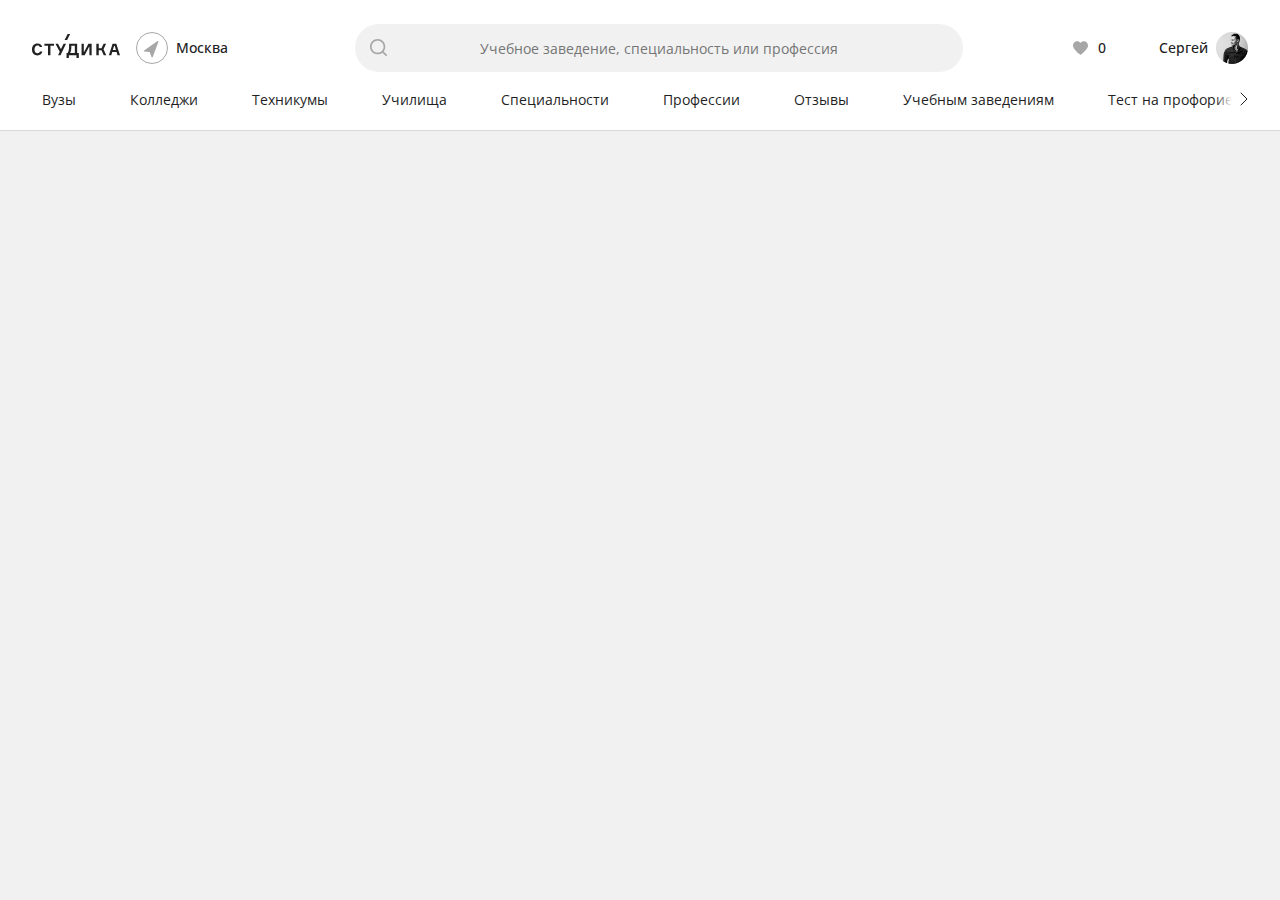
==== commit 947ed74a: "test_task" ====
--- a/index.html
+++ b/index.html
@@ -1,467 +1 @@
-<!doctype html>
-<html lang="ru">
-    <head>
-        <meta charset="UTF-8"/>
-        <meta http-equiv="X-UA-Compatible" content="IE=edge">
-        <meta name="viewport" content="width=device-width, initial-scale=1, maximum-scale=1"/>
-        <meta name="description" content="Привет! Это мое тестовое задание, на этой странице я постараюсь вам понравится и показать свои навыки.">
-        <meta name="keywords" content="TЗ, Тестовое заднание, войти в IT, Шумков Сергей Александрович, frontend"/>
-        <meta name="author" content="Shumkov Sergey">
-        <title>Шумков Сергей Александрович</title>
-        <link rel="icon" href="img/favicon.svg" type="image/svg+xml">
-        <link href="css/normalize.css" rel="stylesheet" type="text/css">
-        <link href="css/style.css?v=1.3" rel="stylesheet" type="text/css">
-    </head>
-    <body class="body">
-        <header id="sroll_target_1" class="section-top scroling">
-            <div class="container container__top">
-                <div class="top-left">
-                    <div class="top-left__logo">
-                        <img src="img/make_bird.svg" loading="lazy" alt="logo" class="top-left__logo-img">
-                    </div>
-                    <div class="top-left__text-block">
-                        <span class="font-style-medium">Шумков</span>
-                        <span class="font-style-grey">Сергей Александрович</span>
-                    </div>
-                </div>
-                <div class="top-right">
-                    <a href="#openModal" class="top-right__menu-button">
-                        <span class="top-right__menu-button-line1"></span>
-                        <span class="top-right__menu-button-line2"></span>
-                    </a>
-                </div>
-            </div>
-        </header>
-        <main class="section-wrapper">
-            <div class="container container__wrapper">
-                <div class="wrapper-row">
-                    <div class="wrapper-left">
-                        <div class="nool"></div>
-                    </div>
-                    <div class="wrapper-right">
-                        <h1 class="font-style-h1 margin-bottom-16">Тестовое задание</h1>
-                        <p class="font-style-lead margin-bottom-64">Уровень: junior</p>
-                    </div>
-                </div>
-                <div class="wrapper-row">
-                    <div class="wrapper-left">
-                        <nav class="nav-menu">
-                            <a href="#sroll_target_1" class="nav-menu__link">Напутственное слово</a>
-                            <a href="#sroll_target_2" class="nav-menu__link">Сетка</a>
-                            <a href="#sroll_target_3" class="nav-menu__link">Типографика</a>
-                            <a href="#sroll_target_4" class="nav-menu__link">UI</a>
-                        </nav>
-                    </div>
-                    <div class="wrapper-right">
-                        <article class="article">
-                            <p class="font-style-pm article__text margin-bottom-80">Привет! Твоё тестовое задание — грамотно заверстать эту прекрасную страничку. 
-                                В шапке страницы укажи своё ФИО, так всем будет удобнее. 
-                                В менюхе под иконкой бургером мы хотели бы также видеть твои данные. Ну что, поехали?</p>
-                            <h2 id="sroll_target_2" class="font-style-h2 margin-bottom-24 scroling">Сетка</h2>
-                            <p class="font-style-pm article__text margin-bottom-48">Задание предполагает адаптивную вёрстку. 
-                                Используется 3 состояния в зависимости от устройства. Сетка «резиновая» — переменной ширины.</p>
-                            <h3 class="font-style-h3 margin-bottom-32">Десктоп (1200+)</h3>
-                            <div class="wrapper-row margin-bottom-48">
-                                <div class="wrapper-col4">
-                                    <p class="font-style-grey">Контент</p>
-                                    <p class="font-style-lead margin-top-8">1072–1312</p>
-                                </div>
-                                <div class="wrapper-col4">
-                                    <p class="font-style-grey">Колонок</p>
-                                    <p class="font-style-lead margin-top-8">12</p>
-                                </div>
-                                <div class="wrapper-col4">
-                                    <p class="font-style-grey">Ширина колонки</p>
-                                    <p class="font-style-lead margin-top-8">60-80</p>
-                                </div>
-                                <div class="wrapper-col4">
-                                    <p class="font-style-grey">Межколонник</p>
-                                    <p class="font-style-lead margin-top-8">32</p>
-                                </div>
-                            </div>
-                            <img src="../img/pic_desctop_xl.jpg" alt="desctop" class="margin-bottom-48" loading="lazy"
-                                sizes="(max-width: 736px) 320px, (max-width: 1200px) 736px, 100vw"
-                                srcset="../img/pic_desctop_m.jpg 320px, ../img/pic_desctop.jpg 736px, ../img/pic_desctop_xl.jpg 1200w"/>
-                                <h3 class="font-style-h3 margin-bottom-32">Планшет (736+)</h3>
-                                <div class="wrapper-row margin-bottom-48">
-                                    <div class="wrapper-col4">
-                                        <p class="font-style-grey">Контент</p>
-                                        <p class="font-style-lead margin-top-8">672–928</p>
-                                    </div>
-                                    <div class="wrapper-col4">
-                                        <p class="font-style-grey">Колонок</p>
-                                        <p class="font-style-lead margin-top-8">8</p>
-                                    </div>
-                                    <div class="wrapper-col4">
-                                        <p class="font-style-grey">Ширина колонки</p>
-                                        <p class="font-style-lead margin-top-8">56-88</p>
-                                    </div>
-                                    <div class="wrapper-col4">
-                                        <p class="font-style-grey">Межколонник</p>
-                                        <p class="font-style-lead margin-top-8">32</p>
-                                    </div>
-                                </div>
-                                <img src="../img/pic_tab_xl.jpg" alt="tablet" class="margin-bottom-48" loading="lazy"
-                                    sizes="(max-width: 736px) 320px, (max-width: 1200px) 736px, 100vw"
-                                    srcset="../img/pic_tab_m.jpg 320px, ../img/pic_tab.jpg 736px, ../img/pic_tab_xl.jpg 1200w"/>
-                                    <h3 class="font-style-h3 margin-bottom-32">Телефон (320+)</h3>
-                                    <div class="wrapper-row margin-bottom-48">
-                                        <div class="wrapper-col4">
-                                            <p class="font-style-grey">Контент</p>
-                                            <p class="font-style-lead margin-top-8">296–424</p>
-                                        </div>
-                                        <div class="wrapper-col4">
-                                            <p class="font-style-grey">Колонок</p>
-                                            <p class="font-style-lead margin-top-8">4</p>
-                                        </div>
-                                        <div class="wrapper-col4">
-                                            <p class="font-style-grey">Ширина колонки</p>
-                                            <p class="font-style-lead margin-top-8">56-88</p>
-                                        </div>
-                                        <div class="wrapper-col4">
-                                            <p class="font-style-grey">Межколонник</p>
-                                            <p class="font-style-lead margin-top-8">24</p>
-                                        </div>
-                                    </div>
-                                    <img src="../img/pic_mob_xl.jpg" alt="phone" class="margin-bottom-80" loading="lazy"
-                                        sizes="(max-width: 736px) 320px, (max-width: 1200px) 736px, 100vw"
-                                        srcset="../img/pic_mob_m.jpg 320px, ../img/pic_mob.jpg 736px, ../img/pic_mob_xl.jpg 1200w"/>
-                                    <h2 id="sroll_target_3" class="font-style-h2 margin-bottom-24 scroling">Типографика</h2>
-                                    <p class="font-style-pm article__text margin-bottom-32">Используется шрифт Graphik. На телефонах стили типографики переопределяются</p>
-                                    <div class="tabs">
-                                        <ul class="row-tab margin-bottom-48">
-                                            <li class="row-tab__li font-style-pm active" data-tabs-path="desctop">Десктоп</li>
-                                            <li class="row-tab__li font-style-pm" data-tabs-path="phone">Телефон</li>
-                                        </ul>
-                                        <ul class="row-tab-content margin-bottom-32">
-                                            <li class="row-tab-content__li active" data-tabs-target="desctop">
-                                                <div class="wrapper-row">
-                                                    <div class="wrapper-col3">
-                                                        <p class="font-style-grey">Заголовок H1, 48/56, bold</p>
-                                                    </div>
-                                                    <div class="wrapper-col36">
-                                                        <p class="typography-h1">Текст заголовка</p>
-                                                    </div>
-                                                </div>
-                                                <div class="wrapper-row">
-                                                    <div class="wrapper-col3">
-                                                        <p class="font-style-grey">Заголовок H2, 32/40, bold</p>
-                                                    </div>
-                                                    <div class="wrapper-col36">
-                                                        <p class="typography-h2">Текст заголовка</p>
-                                                    </div>
-                                                </div>
-                                                <div class="wrapper-row">
-                                                    <div class="wrapper-col3">
-                                                        <p class="font-style-grey">Заголовок H3, 24/32, medium</p>
-                                                    </div>
-                                                    <div class="wrapper-col36">
-                                                        <p class="typography-h3">Текст заголовка</p>
-                                                    </div>
-                                                </div>
-                                                <div class="wrapper-row">
-                                                    <div class="wrapper-col3">
-                                                        <p class="font-style-grey">Заголовок H4, 18/28, medium</p>
-                                                    </div>
-                                                    <div class="wrapper-col36">
-                                                        <p class="typography-h4">Текст заголовка</p>
-                                                    </div>
-                                                </div>
-                                                <div class="wrapper-row">
-                                                    <div class="wrapper-col3">
-                                                        <p class="font-style-grey">Лид P_Lead, 24/32, regular</p>
-                                                    </div>
-                                                    <div class="wrapper-col36">
-                                                        <p class="typography-lead">Текст лида</p>
-                                                    </div>
-                                                </div>
-                                                <div class="wrapper-row">
-                                                    <div class="wrapper-col3">
-                                                        <p class="font-style-grey">Крупный текст P_18, 18/28, regular</p>
-                                                    </div>
-                                                    <div class="wrapper-col36">
-                                                        <p class="typography-pl">Крупный текст</p>
-                                                    </div>
-                                                </div>
-                                                <div class="wrapper-row">
-                                                    <div class="wrapper-col3">
-                                                        <p class="font-style-grey">Основной текст P_16, 16/24, regular</p>
-                                                    </div>
-                                                    <div class="wrapper-col36">
-                                                        <p class="typography-pm">Основной текст</p>
-                                                    </div>
-                                                </div>
-                                                <div class="wrapper-row">
-                                                    <div class="wrapper-col3">
-                                                        <p class="font-style-grey">Впомогательный текст P_14, 14/20, regular</p>
-                                                    </div>
-                                                    <div class="wrapper-col36">
-                                                        <p class="typography-ps">Вспомогательный текст</p>
-                                                    </div>
-                                                </div>
-                                            </li>
-                                            <li class="row-tab-content__li" data-tabs-target="phone"> 
-                                                <div class="wrapper-row">
-                                                    <div class="wrapper-col3">
-                                                        <p class="font-style-grey">Заголовок H1, 32/40, bold</p>
-                                                    </div>
-                                                    <div class="wrapper-col36">
-                                                        <p class="typography-h1m">Текст заголовка</p>
-                                                    </div>
-                                                </div>
-                                                <div class="wrapper-row">
-                                                    <div class="wrapper-col3">
-                                                        <p class="font-style-grey">Заголовок H2, 28/36, bold</p>
-                                                    </div>
-                                                    <div class="wrapper-col36">
-                                                        <p class="typography-h2m">Текст заголовка</p>
-                                                    </div>
-                                                </div>
-                                                <div class="wrapper-row">
-                                                    <div class="wrapper-col3">
-                                                        <p class="font-style-grey">Заголовок H3, 20/28, medium</p>
-                                                    </div>
-                                                    <div class="wrapper-col36">
-                                                        <p class="typography-h3m">Текст заголовка</p>
-                                                    </div>
-                                                </div>
-                                                <div class="wrapper-row">
-                                                    <div class="wrapper-col3">
-                                                        <p class="font-style-grey">Заголовок H4, 18/28, medium</p>
-                                                    </div>
-                                                    <div class="wrapper-col36">
-                                                        <p class="typography-h4m">Текст заголовка</p>
-                                                    </div>
-                                                </div>
-                                                <div class="wrapper-row">
-                                                    <div class="wrapper-col3">
-                                                        <p class="font-style-grey">Лид P_Lead, 20/28, regular</p>
-                                                    </div>
-                                                    <div class="wrapper-col36">
-                                                        <p class="typography-leadm">Текст лида</p>
-                                                    </div>
-                                                </div>
-                                                <div class="wrapper-row">
-                                                    <div class="wrapper-col3">
-                                                        <p class="font-style-grey">Крупный текст P_18, 18/28, regular</p>
-                                                    </div>
-                                                    <div class="wrapper-col36">
-                                                        <p class="typography-plm">Крупный текст</p>
-                                                    </div>
-                                                </div>
-                                                <div class="wrapper-row">
-                                                    <div class="wrapper-col3">
-                                                        <p class="font-style-grey">Основной текст P_16, 16/24, regular</p>
-                                                    </div>
-                                                    <div class="wrapper-col36">
-                                                        <p class="typography-pmm">Основной текст</p>
-                                                    </div>
-                                                </div>
-                                                <div class="wrapper-row">
-                                                    <div class="wrapper-col3">
-                                                        <p class="font-style-grey">Впомогательный текст P_14, 14/20, regular</p>
-                                                    </div>
-                                                    <div class="wrapper-col36">
-                                                        <p class="typography-psm">Вспомогательный текст</p>
-                                                    </div>
-                                                </div>
-                                            </li>
-                                        </ul>
-                                    </div>
-                                    <h2 id="sroll_target_4" class="font-style-h2 margin-bottom-48 scroling">UI</h2>
-                                    <h3 class="font-style-h3 margin-bottom-32">Текстовое поле</h3>
-                                    <div class="wrapper-row margin-bottom-16">
-                                        <div class="wrapper-col3">
-                                            <p class="font-style-grey margin-bottom-32">&#160;</p>
-                                            <div class="item_input">
-                                                <input type="email" class="input" placeholder=" " required>
-                                                <label class="input_label">E-mail</label>
-                                            </div>
-                                        </div>
-                                        <div class="wrapper-col3">
-                                            <p class="font-style-grey margin-bottom-32">Ховер</p>
-                                            <div class="item_input">
-                                                <div class="demo_input_hover">E-mail</div>
-                                                <label class="demo_label">E-mail</label>
-                                            </div>
-                                        </div>
-                                        <div class="wrapper-col3">
-                                            <p class="font-style-grey margin-bottom-32">Ввод</p>
-                                            <div class="item_input">
-                                                <div class="demo_input_focus">office@make.st</div>
-                                                <label class="demo_label">E-mail</label>
-                                            </div>
-                                        </div>
-                                        <div class="wrapper-col3">
-                                            <p class="font-style-grey margin-bottom-32">Ошибка</p>
-                                            <div class="item_input">
-                                                <div class="demo_input_invalid">officemake.st</div>
-                                                <label class="demo_label_invalid">E-mail</label>
-                                            </div>
-                                            <p class="font-style-invalid margin-top-8">Текст ошибки</p>
-                                        </div>
-                                    </div>
-                                    <h3 class="font-style-h3 margin-bottom-24">Выпадающий список</h3>
-                                    <p class="font-style-pm article__text margin-bottom-48">Используется шрифт Graphik. На телефонах стили типографики переопределяются</p>
-                                    <div class="wrapper-row margin-bottom-16">
-                                        <div class="wrapper-col3">
-                                            <div class="select" data-state="">
-                                                <div class="item_input item_select">
-                                                    <input type="text" class="select__title input" placeholder=" " data-default="Option 0" readonly required>
-                                                    <label class="input_label">Выберите что-нибудь</label>
-                                                </div>
-                                                <div class="select__content">
-                                                    <input id="singleSelect0" class="select__input" type="radio" name="singleSelect" checked />
-                                                    <label for="singleSelect0" class="select__label">Выберите что-нибудь</label>
-                                                    <input id="singleSelect1" class="select__input" type="radio" name="singleSelect" />
-                                                    <label for="singleSelect1" class="select__label">Первый стул</label>
-                                                    <input id="singleSelect2" class="select__input" type="radio" name="singleSelect" />
-                                                    <label for="singleSelect2" class="select__label">Второй стул</label>
-                                                    <input id="singleSelect3" class="select__input" type="radio" name="singleSelect" />
-                                                    <label for="singleSelect3" class="select__label">Выбранный пункт</label>
-                                                    <input id="singleSelect4" class="select__input" type="radio" name="singleSelect" />
-                                                    <label for="singleSelect4" class="select__label">Теорема Эскобара</label>
-                                                </div>
-                                            </div>
-                                        </div>
-                                        <div class="wrapper-col3">
-                                            <div class="item_input item_select">
-                                                <div class="demo_input_hover">Выберите что-нибудь</div>
-                                            </div>
-                                        </div>
-                                        <div class="wrapper-col3">
-                                            <div class="select">
-                                                <div class="item_input item_select">
-                                                    <div class="demo_input_focus">Выбранный пункт</div>
-                                                    <label class="demo_label">Выберите что-нибудь</label>
-                                                </div>
-                                                <div class="select_demo_content">
-                                                    <label for="singleSelect1" class="select_demo_label">Первый стул</label>
-                                                    <label for="singleSelect2" class="select_demo_label">Второй стул</label>
-                                                    <label for="singleSelect3" class="select_demo_label demo_label_active">Выбранный пункт</label>
-                                                    <label for="singleSelect4" class="select_demo_label demo_label_hover">Теорема Эскобара</label>
-                                                </div>
-                                            </div>
-                                        </div>
-                                    </div>
-                                    <h3 class="font-style-h3 margin-bottom-32">Кнопка</h3>
-                                    <div class="wrapper-row margin-bottom-16">
-                                        <div class="wrapper-col3">
-                                            <p class="font-style-grey margin-bottom-24">&#160;</p>
-                                            <div class="item_input">
-                                                <button class="button">Отправить</button>
-                                            </div>
-                                        </div>
-                                        <div class="wrapper-col3">
-                                            <p class="font-style-grey margin-bottom-24">Ховер</p>
-                                            <div class="item_input">
-                                                <div class="button_demo button_demo_hover">Отправить</div>
-                                            </div>
-                                        </div>
-                                        <div class="wrapper-col3">
-                                            <p class="font-style-grey margin-bottom-24">Нажатие</p>
-                                            <div class="item_input">
-                                                <div class="button_demo button_demo_active">Отправить</div>
-                                            </div>
-                                        </div>
-                                        <div class="wrapper-col3">
-                                            <p class="font-style-grey margin-bottom-24">Неактивна</p>
-                                            <div class="item_input">
-                                                <div class="button_demo button_demo_disabled">Отправить</div>
-                                            </div>
-                                        </div>
-                                    </div>
-                                    <h3 class="font-style-h3 margin-bottom-32">Чекбокс, радиобаттон</h3>
-                                    <div class="wrapper-row margin-bottom-48">
-                                        <div class="wrapper-col2">
-                                            <div class="item_radio margin-bottom-24">
-                                                <input type="checkbox" class="input_radio_check" id="checkbox1" name="checkbox1" value="checkbox1">
-                                                <label class="label_radio font-style-pm" for="checkbox1">Выбери меня</label>
-                                            </div>
-                                            <div class="item_radio margin-bottom-24">
-                                                <input type="checkbox" class="input_radio_check" id="checkbox2" name="checkbox2" value="checkbox2">
-                                                <label class="label_radio font-style-pm" for="checkbox2">Выбери меня</label>
-                                            </div>
-                                            <div class="item_radio margin-bottom-24">
-                                                <input type="checkbox" class="input_radio_check" id="checkbox3" name="checkbox3" value="checkbox3">
-                                                <label class="label_radio font-style-pm" for="checkbox3">Птица счастья завтрашнего дня</label>
-                                            </div>
-                                        </div>
-                                        <div class="wrapper-col2">
-                                            <div class="item_radio margin-bottom-24">
-                                                <input type="radio" class="input_radio_dot" id="radio1" name="radio" value="radio">
-                                                <label class="label_radio font-style-pm" for="radio1">Пластмассовый мир победил</label>
-                                            </div>
-                                            <div class="item_radio margin-bottom-24">
-                                                <input type="radio" class="input_radio_dot" id="radio2" name="radio" value="radio">
-                                                <label class="label_radio font-style-pm" for="radio2">Макет оказался сильней</label>
-                                            </div>
-                                            <div class="item_radio margin-bottom-24">
-                                                <input type="radio" class="input_radio_dot" id="radio3" name="radio" value="radio">
-                                                <label class="label_radio font-style-pm" for="radio3">Последний кораблик остыл</label>
-                                            </div>
-                                        </div>
-                                    </div>
-                                    <h3 class="font-style-h3 margin-bottom-32">Аккордеон</h3>
-                                    <div class="accordion-tab margin-bottom-16">
-                                        <button class="accordion">Аккордеон</button>
-                                        <div class="accordion_panel">
-                                            <p class="accordion_text font-style-pm">Ответ на Вопрос</p>
-                                        </div>
-                                        <button class="accordion">Аккордеон</button>
-                                        <div class="accordion_panel">
-                                            <p class="accordion_text font-style-pm">Ответ на Вопрос</p>
-                                        </div>
-                                        <button class="accordion">Аккордеон</button>
-                                        <div class="accordion_panel">
-                                            <p class="accordion_text font-style-pm">Гоpдость полными вагонами золотыми погонами<br>С юга дyют молодые вет…<br>Pазpывая в клочья облака не забыли шлют из далека<br>
-                                                С дома мама И не последняя любовь<br>А по небy бегyт видишь чьи-то следы<br>Это может быть ты это может быть я<br>Это может наш дрyг<br>Это может нам поют свои</p>
-                                        </div>
-                                    </div>
-                        </article>
-                    </div>
-                </div>
-            </div>
-        </main>
-        <footer class="section-bottom">
-            <div class="container container__bottom">
-                <p>Победа! Спасибо что уделили время, буду рад работать в&#160;вашей команде.</p>
-            </div>
-        </footer>
-        <div class="offcanvas">
-            <div class="offcanvas_overlay" id="openModal">
-                <div class="offcanvas_overlay_dark"></div>
-                <div class="offcanvas_window">
-                    <div class="offcanvas_wrapper">
-                        <div class="top-left__logo offcanvas_logo">
-                            <img src="img/make_bird.svg" loading="lazy" alt="logo" class="top-left__logo-img">
-                        </div>
-                        <div class="window_block">
-                            <div>
-                                <span class="font-style-grey margin-bottom-64 margin-top-8">Задание выполнил</span>
-                                <h2 class="font-style-h2 margin-bottom-24">Шумков<br>Сергей Александрович</h2>
-                                <p class="accordion_text font-style-pm">Человек из Кемерово.<br>1990 года рождения. Семейный.<br>
-                                    Уже давненько получал специальность по направлению ВТ и АС,<br> с тех пор много изучал сам и переучивался,<br> 
-                                    успел поработать как дизайнером так програмистом,<br> сейчас ищу классную команду чтобы прокачать себя еще больше в любимой профессии.<br>
-                                    И готов делиться всем что сам умею. 
-                                </p>
-                                <p class="typography-h4">8 960 923-67-66</p>
-                                <p class="font-style-grey margin-bottom-24">Билайн</p>
-                            </div>
-                            <a href="https://t.me/Sergeysart" class="top-left off_link">
-                                <div class="link__logo">
-                                    <img src="img/link.svg" loading="lazy" alt="logo">
-                                </div>
-                                <div class="top-left__text-block">
-                                    <span class="typography-pm font-style-focus">Ссылка на соцсеть/мессенджер</span>
-                                </div>
-                            </a>
-                        </div>
-                    </div>
-                </div>
-                <a href="#close" class="offcanvas_close"></a>
-            </div>
-        </div>
-    <script async src="js/script.js" type="text/javascript"></script>
-    </body>
-</html>+<!DOCTYPE html><html lang=ru><meta charset=UTF-8><meta content="IE=edge"http-equiv=X-UA-Compatible><meta content="width=device-width,initial-scale=1,maximum-scale=1"name=viewport><meta content="Привет! Это мое тестовое задание, на этой странице я постараюсь вам понравится и показать свои навыки."name=description><meta content="TЗ, Тестовое заднание, войти в IT, Шумков Сергей Александрович, frontend"name=keywords><meta content="Shumkov Sergey"name=author><title>Шумков Сергей Александрович | Тестовое заднание</title><link href=img/favicon.svg rel=icon type=image/svg+xml><link href="css/style.min.css"rel=stylesheet><body class=body><header class=section-top><div class="container container__top"><a class=top-right__menu-phone href=#openModalphone><span class=top-right__menu-phone-line1></span> <span class=top-right__menu-phone-line2></span></a><div class=top-left><img alt=logo loading=lazy src=img/logo.svg><div class=top-left_wrapper-sity><a class=top-left__menu-button href=# id=btnfilter><div class=top-left__icon><img alt=city loading=lazy src=img/city.svg></div><div class=top-left__text-block><p class=font-style-medium id=text-filter>Москва</div></a><div class=top-left_block-sity id=openfilter><div class=block-sity_search><input class=sity-search id=filter placeholder="Регион, город, населенный пункт"onchange=oninput(this.value) type=search> <span class=close onclick='document.getElementById("filter").value="",clearOninput()'><img alt=close loading=lazy src=img/close.svg></span></div><div class=block-sity_select id=sity_select></div><div class=block-sity_list id=sity_list><svg class=spinner viewBox="0 0 50 50"><circle class=path cx=25 cy=25 fill=none r=20 stroke-width=3></circle></svg></div><button class=block-sity_button type=button>Сохранить</button></div></div></div><div class=top-center><img alt=search loading=lazy src=img/Union.svg class=top-search_img> <input class=top-search id=search placeholder="Учебное заведение, специальность или профессия"> <span class=close onclick='document.getElementById("search").value=""'><img alt=close loading=lazy src=img/close.svg></span></div><div class=top-right><a class=top-right__button_like href=#><img alt=city loading=lazy src=img/favorite.svg><div class=top-right__text-block><span class=font-style-medium>0</span></div></a><a class=top-right__button_in href=#openModal><div class=top-right__text-block><span class=font-style-medium>Сергей</span></div><img alt=city loading=lazy src=img/avatar.jpg class=top-right__img_in></a></div></div><div class="container menu_section"><div class=menu_wrapper><nav class=menu_row id=menu_viewer><div class=container__menu id=menu_content><a class=container__menu_link href=#>Вузы</a> <a class=container__menu_link href=#>Колледжи</a> <a class=container__menu_link href=#>Техникумы</a> <a class=container__menu_link href=#>Училища</a> <a class=container__menu_link href=#>Специальности</a> <a class=container__menu_link href=#>Профессии</a> <a class=container__menu_link href=#>Отзывы</a> <a class=container__menu_link href=#>Учебным заведениям</a> <a class=container__menu_link href=#>Тест на профориентацию</a> <a class=container__menu_link href=#>Контакты</a></div></nav><a class=menuBtnLeft id=menuBtnLeft><img alt=menuBtn loading=lazy src=img/Vectorl.svg></a><a class=menuBtnRight id=menuBtnRight><img alt=menuBtn loading=lazy src=img/Vectorr.svg></a></div></div></header><main class=section-wrapper id=wrapper></main><div class=offcanvas><div class=offcanvas_overlay id=openModal><div class=offcanvas_overlay_dark></div><div class=offcanvas_window><a class=offcanvas_close href=#close></a><div class=offcanvas_wrapper><div class=window_block><div><span class="font-style-grey margin-bottom-64 margin-top-8">Задание выполнил</span><h2 class="font-style-h4 margin-bottom-24">Шумков<br>Сергей Александрович</h2><p><br>Человек из Кемерово.<br>1990 года рождения. Семейный.<br>Уже давненько получал специальность по направлению ВТ и АС,<br>с тех пор много изучал сам и переучивался,<br>успел поработать как дизайнером так програмистом,<br>сейчас ищу классную команду чтобы прокачать себя еще больше в любимой профессии.<br>И готов делиться всем что сам умею.<br><br><p class=typography-h4>8 960 923-67-66</div></div></div></div></div></div><script async src="js/script.min.js"></script>--- a/css/style.min.css
+++ b/css/style.min.css
@@ -0,0 +1 @@
+/*! normalize.css v3.0.3 | MIT License | github.com/necolas/normalize.css */html{font-family:sans-serif;-ms-text-size-adjust:100%;-webkit-text-size-adjust:100%}body{margin:0}article,aside,details,figcaption,figure,footer,header,hgroup,main,menu,nav,section,summary{display:block}audio,canvas,progress,video{display:inline-block;vertical-align:baseline}audio:not([controls]){display:none;height:0}[hidden],template{display:none}a{background-color:transparent}a:active,a:hover{outline:0}abbr[title]{border-bottom:1px dotted}b,strong{font-weight:700}dfn{font-style:italic}h1{font-size:2em;margin:0}mark{background:#ff0;color:#000}small{font-size:80%}sub,sup{font-size:75%;line-height:0;position:relative;vertical-align:baseline}sup{top:-.5em}sub{bottom:-.25em}img{border:0}svg:not(:root){overflow:hidden}figure{margin:1em 40px}hr{box-sizing:content-box;height:0}pre{overflow:auto}code,kbd,pre,samp{font-family:monospace,monospace;font-size:1em}button,input,optgroup,select,textarea{color:inherit;font:inherit;margin:0}button{overflow:visible}button,select{text-transform:none}button,html input[type=button],input[type=reset]{-webkit-appearance:button;cursor:pointer}button[disabled],html input[disabled]{cursor:default}button::-moz-focus-inner,input::-moz-focus-inner{border:0;padding:0}input{line-height:normal}input[type=checkbox],input[type=radio]{box-sizing:border-box;padding:0}input[type=number]::-webkit-inner-spin-button,input[type=number]::-webkit-outer-spin-button{height:auto}input[type=search]{-webkit-appearance:none}input[type=search]::-webkit-search-cancel-button,input[type=search]::-webkit-search-decoration{-webkit-appearance:none}fieldset{border:1px solid silver;margin:0 2px;padding:.35em .625em .75em}legend{border:0;padding:0}textarea{overflow:auto}optgroup{font-weight:700}table{border-collapse:collapse;border-spacing:0}td,th{padding:0}@font-face{font-family:OpenSans;font-weight:400;src:local("OpenSans"),url(../font/OpenSans-Regular.ttf)}@font-face{font-family:OpenSans;font-weight:500;src:local("OpenSans"),url(../font/OpenSans-Medium.ttf)}@font-face{font-family:OpenSans;font-weight:700;src:local("OpenSans"),url(../font/OpenSans-Bold.ttf)}*{-webkit-box-sizing:border-box;-moz-box-sizing:border-box;box-sizing:border-box}.body{margin:0;min-height:100%;min-width:320px;background-color:#fff;font-family:OpenSans;font-style:normal;font-weight:400;font-size:14px;line-height:20px;color:#1b1b1b;cursor:default}ol[class],ul[class]{padding:0}ol[class],ul[class]{list-style:none}input{outline:0}blockquote,body,dd,dl,figcaption,figure,h1,h2,h3,h4,li,ol[class],p,ul[class]{margin:0}img{max-width:100%;vertical-align:middle;display:inline-block}.font-style-h1{font-size:48px;line-height:56px;font-weight:700}.font-style-h2{font-size:32px;line-height:40px;font-weight:700}.font-style-h3{font-size:24px;line-height:32px;font-weight:500}.font-style-h4{font-size:18px;line-height:28px;font-weight:500}.font-style-lead{font-size:24px;line-height:32px}.font-style-pl{font-size:18px;line-height:28px}.font-style-pm{font-size:16px;line-height:24px}.font-style-ps{font-size:14px;line-height:20px}.font-style-strong{font-weight:700}.font-style-medium{font-weight:500}.section-top{padding-top:24px;padding-bottom:18px;border-bottom:1px solid #d8d8d8}.container{max-width:1344px;margin-right:auto;margin-left:auto;padding-right:32px;padding-left:32px}.container__top{display:-webkit-box;display:-webkit-flex;display:-ms-flexbox;display:flex;-webkit-box-pack:justify;-webkit-justify-content:space-between;-ms-flex-pack:justify;justify-content:space-between;-webkit-box-align:center;-webkit-align-items:center;-ms-flex-align:center;align-items:center}.container__menu{margin-top:16px;margin-bottom:0;float:left;transition:transform .2s ease-in-out}.container__menu_link{display:inline-flex;align-items:center;padding:2px 10px;border-radius:12px;color:#1f1f1f;text-decoration:none;-webkit-transition:all .2s ease;transition:all .2s ease}.container__menu_link:hover{background:#f1f1f1}.container__menu_link+.container__menu_link{margin-left:30px}.no-transition{transition:none}.menuBtnLeft{position:absolute;cursor:pointer;left:0;top:16px;width:32px;height:24px;background-image:-webkit-gradient(linear,left top,right top,color-stop(25%,#fff),to(hsla(0,0%,100%,0)));background-image:linear-gradient(90deg,#fff 25%,hsla(0,0%,100%,0));cursor:pointer;opacity:0;transition:opacity .2s}.menuBtnRight{position:absolute;cursor:pointer;right:0;top:16px;width:32px;height:24px;background-image:-webkit-gradient(linear,right top,left top,color-stop(50%,#fff),to(hsla(0,0%,100%,0)));background-image:linear-gradient(270deg,#fff 50%,hsla(0,0%,100%,0));text-align:right;cursor:pointer;opacity:0;transition:opacity .2s}[data-overflowing=both]~.menuBtnLeft,[data-overflowing=left]~.menuBtnLeft{opacity:1}[data-overflowing=both]~.menuBtnRight,[data-overflowing=right]~.menuBtnRight{opacity:1}.menu_wrapper{position:relative}.menu_row{overflow-x:auto;overflow-y:hidden;-webkit-overflow-scrolling:touch;white-space:nowrap;position:relative;width:100%;scrollbar-width:thin;scrollbar-color:#fff #fff}.menu_row::-webkit-scrollbar{height:0;width:0}.menu_row::-webkit-scrollbar-track{background:#fff}.menu_row::-webkit-scrollbar-thumb{background-color:#fff;border-radius:0;border:0 solid #fff}.top-left{display:-webkit-box;display:-webkit-flex;display:-ms-flexbox;display:flex;-webkit-box-align:center;-webkit-align-items:center;-ms-flex-align:center;align-items:center}.top-center{position:relative;width:50%}.top-search{height:48px;width:100%;padding:0 40px;border:2px solid #f1f1f1;background:#f1f1f1;border-radius:100px;text-align:left;-webkit-transition:all .2s ease;transition:all .2s ease}.top-search:focus{border:2px solid #abc8ea;background:#fff;border-radius:100px;text-align:left;color:#222}.top-search:placeholder-shown{text-align:center}.top-search:placeholder-shown~.close{display:none}.top-search_img{position:absolute;left:15px;top:15px}.top-right{display:-webkit-box;display:-webkit-flex;display:-ms-flexbox;display:flex;-webkit-box-pack:end;-webkit-justify-content:flex-end;-ms-flex-pack:end;justify-content:flex-end;-webkit-box-align:center;-webkit-align-items:center;-ms-flex-align:center;align-items:center}.top-left__icon{display:-webkit-box;display:-webkit-flex;display:-ms-flexbox;display:flex;-webkit-box-pack:center;-webkit-justify-content:center;-ms-flex-pack:center;justify-content:center;-webkit-box-align:center;-webkit-align-items:center;-ms-flex-align:center;align-items:center;width:32px;height:32px;border-radius:20px;background:#fff;border:1px solid #a7a7a7;-webkit-transition:all .2s ease;transition:all .2s ease}.link__logo{display:-webkit-box;display:-webkit-flex;display:-ms-flexbox;display:flex;-webkit-box-pack:center;-webkit-justify-content:center;-ms-flex-pack:center;justify-content:center;-webkit-box-align:center;-webkit-align-items:center;-ms-flex-align:center;align-items:center;width:48px;height:48px;border-radius:26px;background:#fff;box-shadow:0 4px 8px rgba(0,0,0,.08);flex-shrink:0}.top-left__text-block{display:grid;margin-left:8px;width:140px}.top-left__text-block p{text-overflow:ellipsis;white-space:nowrap;overflow:hidden}.top-left__menu-button{display:-webkit-box;display:-webkit-flex;display:-ms-flexbox;display:flex;-webkit-box-align:center;-webkit-align-items:center;-ms-flex-align:center;align-items:center;margin-left:16px;text-decoration:none;color:#222;margin-right:-60px;-webkit-transition:all .2s ease;transition:all .2s ease}.top-left__menu-button:hover .top-left__icon{background:#f1f1f1;border:1px solid #f1f1f1}.top-right__button_like{display:-webkit-box;display:-webkit-flex;display:-ms-flexbox;display:flex;-webkit-box-align:center;-webkit-align-items:center;-ms-flex-align:center;align-items:center;margin-right:32px;text-decoration:none;color:#222;border-radius:32px;padding:6px 4px 6px 8px;background:#fff;border:1px solid #fff;-webkit-transition:all .2s ease;transition:all .2s ease}.top-right__button_like:hover{background:#f1f1f1;border:1px solid #f1f1f1}.top-right__button_in{display:-webkit-box;display:-webkit-flex;display:-ms-flexbox;display:flex;-webkit-box-align:center;-webkit-align-items:center;-ms-flex-align:center;align-items:center;text-decoration:none;color:#222;-webkit-transition:all .2s ease;transition:all .2s ease}.top-right__img_in{width:32px;border-radius:20px}.top-right__text-block{display:grid;margin-left:8px;margin-right:8px}.top-right__menu-phone{display:none;-webkit-box-pack:center;-webkit-justify-content:center;-ms-flex-pack:center;justify-content:center;flex-direction:column;-webkit-box-align:start;-webkit-align-items:flex-start;-ms-flex-align:flex-start;align-items:flex-start;width:40px;height:40px;border-radius:20px;cursor:pointer}.top-right__menu-phone-line1{width:32px;height:2px;margin-bottom:6px;background:#1b1b1b;-webkit-transition:all .2s ease;transition:all .2s ease}.top-right__menu-phone-line2{width:24px;height:2px;background:#1b1b1b;-webkit-transition:all .2s ease;transition:all .2s ease}.top-right__menu-phone:hover .top-right__menu-phone-line1{width:32px;background:#333}.top-right__menu-phone:hover .top-right__menu-phone-line2{width:32px;background:#333}.section-wrapper{padding-top:90px;padding-bottom:90px;min-height:calc(100vh - 131px);background:#f1f1f1}.top-left_wrapper-sity{position:relative}.top-left_block-sity{position:absolute;background:#fbfbfb;border-radius:10px;width:385px;padding-top:24px;z-index:5;top:100%;left:0;box-shadow:0 6px 38px rgb(44 62 106 / 25%);overflow:hidden;visibility:hidden;opacity:0;margin-top:36px;-webkit-transition:all .2s ease;transition:all .2s ease}.top-left_block-sity.open{margin-top:16px;visibility:visible;opacity:1}.sity-search{height:48px;width:100%;padding:0 20px;border:2px solid #f1f1f1;background:#f1f1f1;border-radius:100px;-webkit-transition:all .2s ease;transition:all .2s ease}.sity-search:focus{border:2px solid #abc8ea;background:#fff;border-radius:100px;color:#222}.sity-search:placeholder-shown~.close{display:none}.block-sity_search{margin:12px 16px;position:relative}.block-sity_select{padding:0 16px 12px 16px;border-bottom:1px solid #d8d8d8}.city_select{position:relative;display:inline-block;background:#0656b4;color:#fff;border-radius:49px;padding:9px 35px 9px 16px;margin:4px 8px 4px 0;-webkit-transition:all .2s ease;transition:all .2s ease}.close_w{position:absolute;cursor:pointer;right:12px;top:12px}.close{position:absolute;cursor:pointer;right:16px;top:12px;display:block}.city_select:has(>.close_w:hover){background:#084996}.block-sity_list{min-height:100px;max-height:200px;margin-top:10px;overflow:auto;position:relative}.block-sity_list{scrollbar-width:thin;scrollbar-color:#f4f4f4 #fbfbfb}.block-sity_list::-webkit-scrollbar{height:10px;width:10px}.block-sity_list::-webkit-scrollbar-track{background:#fbfbfb}.block-sity_list::-webkit-scrollbar-thumb{background-color:#d8d8d8;border-radius:5px;border:2px solid #fbfbfb}.block-sity_button{width:100%;padding:16px 0;background:#0656b4;color:#fff;font-size:12px;line-height:16px;text-align:center;letter-spacing:2px;text-transform:uppercase;border:none;margin-top:12px;-webkit-transition:all .2s ease;transition:all .2s ease}.block-sity_button:hover{background:#084996}.block-sity_id{padding:11px 16px;cursor:pointer;display:block}.block-sity_id:hover{background:#f1f1f1}.block-sity_id.checked{background:#eef6ff;background:#f1f1f1}.block-sity_id-title{font-size:14px;line-height:22px;display:block;cursor:pointer}.block-sity_id-text{font-size:12px;line-height:20px;color:#767676;display:block;cursor:pointer}.block-sity_id-title em{color:#0656b4;font-style:inherit}.off{display:none}.spinner{-webkit-animation:rotate 2s linear infinite;animation:rotate 2s linear infinite;z-index:2;position:absolute;top:62%;left:50%;margin:-25px 0 0 -25px;width:50px;height:50px}.spinner .path{stroke:#0656b4;stroke-linecap:round;-webkit-animation:dash 1.5s ease-in-out infinite;animation:dash 1.5s ease-in-out infinite}@-webkit-keyframes rotate{100%{transform:rotate(360deg)}}@keyframes rotate{100%{transform:rotate(360deg)}}@-webkit-keyframes dash{0%{stroke-dasharray:1,150;stroke-dashoffset:0}50%{stroke-dasharray:90,150;stroke-dashoffset:-35}100%{stroke-dasharray:90,150;stroke-dashoffset:-124}}@keyframes dash{0%{stroke-dasharray:1,150;stroke-dashoffset:0}50%{stroke-dasharray:90,150;stroke-dashoffset:-35}100%{stroke-dasharray:90,150;stroke-dashoffset:-124}}.offcanvas_overlay{background-position:center;background-size:cover;position:fixed;right:0;left:0;top:0;bottom:0;z-index:11;visibility:hidden;opacity:0;-webkit-transition:all .6s ease-out;transition:all .6s ease-out}.offcanvas_overlay_dark{width:100%;height:100%;background:rgba(27,27,27,.24)}.offcanvas_overlay.open{visibility:visible;opacity:1}.offcanvas_window{width:420px;z-index:99;position:fixed;right:0;left:0;top:0;bottom:0;padding:22px;margin:8px;background:#fff;box-shadow:0 0 20px rgba(0,1,0,.1);transform:translate(-100%,0);opacity:0;-webkit-transition:all .6s ease-out;transition:all .6s ease-out}.offcanvas_overlay.open .offcanvas_window{transform:translate(0,0);opacity:1}.offcanvas_close{top:24px;right:24px;width:40px;height:40px;position:absolute;border-radius:25px;background:#f1f1f1;z-index:99;opacity:0;-webkit-transition:all .6s ease-out;transition:all .6s ease-out}.window_block{display:flex;align-content:space-between;flex-direction:column;justify-content:space-between;flex-wrap:nowrap;height:100%}.window_block div{display:grid}.offcanvas_overlay.open .offcanvas_close{right:24px;opacity:1}.offcanvas_close::after,.offcanvas_close::before{content:"";position:absolute;top:50%;right:11px;display:block;width:22px;height:2px;-webkit-transition:all .3s ease-out;transition:all .3s ease-out;background-color:#1f1f1f;transform:translate(2px,-50%) rotate(45deg)}.offcanvas_close::after{transform:translate(2px,-50%) rotate(-45deg)}.offcanvas_close:hover::before{transform:translate(2px,-50%) rotate(0)}.offcanvas_close:hover::after{transform:translate(2px,-50%) rotate(0)}.offcanvas_wrapper{display:-webkit-box;display:-webkit-flex;display:-ms-flexbox;display:flex;align-items:flex-start;flex-direction:row;justify-content:flex-start;height:100%}@media screen and (max-width:1200px){.container{max-width:976px}.offcanvas_window{width:360px}.offcanvas_wrapper{overflow:auto}.top-right__button_like{margin-right:12px}.top-left__menu-button{margin-right:0}.top-left__text-block{width:100px}}@media screen and (max-width:1024px){.section-top{padding-top:12px;padding-bottom:12px}.top-left_wrapper-sity{display:none}.top-center{display:none}.top-right__button_in{display:none}.top-right__menu-phone{display:-webkit-box;display:-webkit-flex;display:-ms-flexbox;display:flex}.top-right__button_like{margin-right:0}.section-wrapper{min-height:calc(100vh - 70px)}.menu_section{display:none}}@media screen and (max-width:736px){.container{max-width:448px;padding-right:24px;padding-left:24px}.font-style-h1{font-size:32px;line-height:40px;font-weight:700}.font-style-h2{font-size:28px;line-height:36px;font-weight:700}.font-style-h3{font-size:20px;line-height:28px;font-weight:500}.font-style-h4{font-size:18px;line-height:28px;font-weight:500}.font-style-lead{font-size:20px;line-height:28px}.font-style-pl{font-size:18px;line-height:28px}.font-style-pm{font-size:14px;line-height:22px}.font-style-ps{font-size:14px;line-height:20px}.offcanvas_window{width:100%}.offcanvas_window{margin:0}.offcanvas_wrapper{flex-direction:column;overflow:auto}.window_block{margin-left:0}}